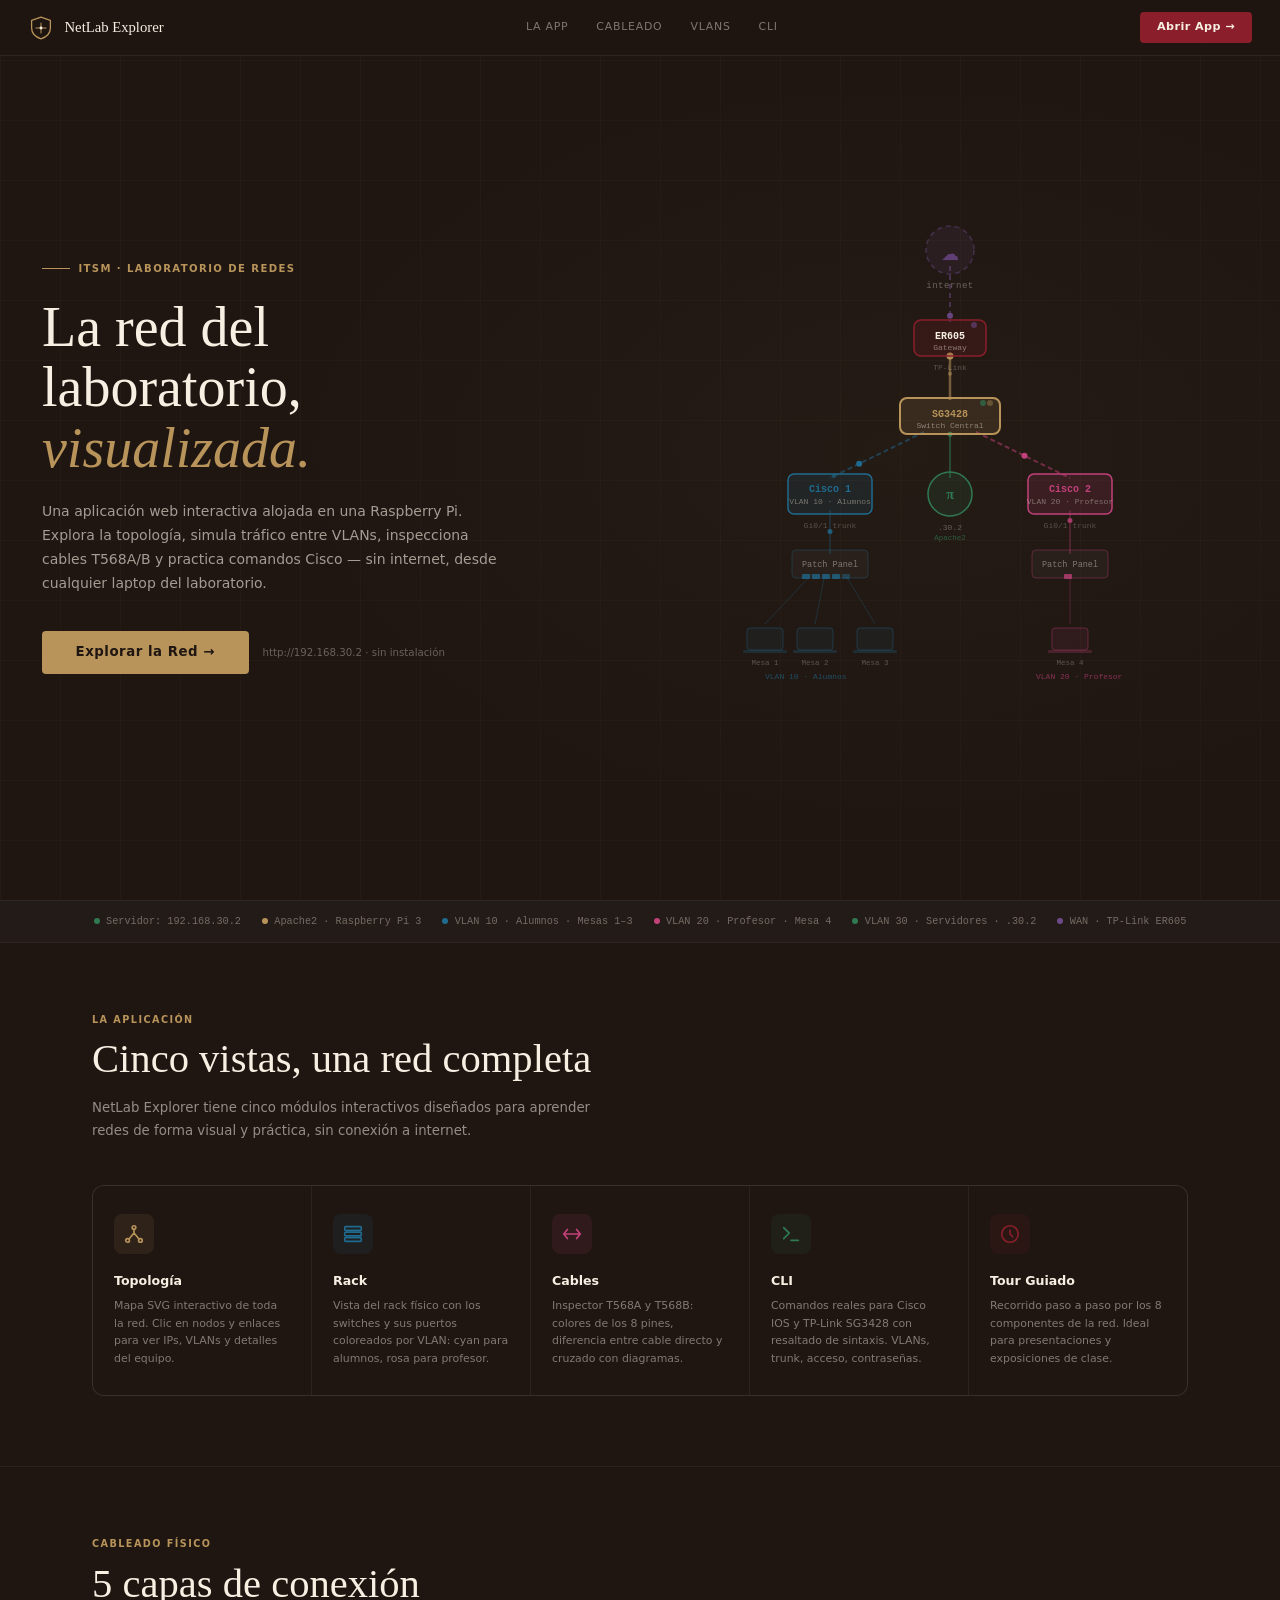
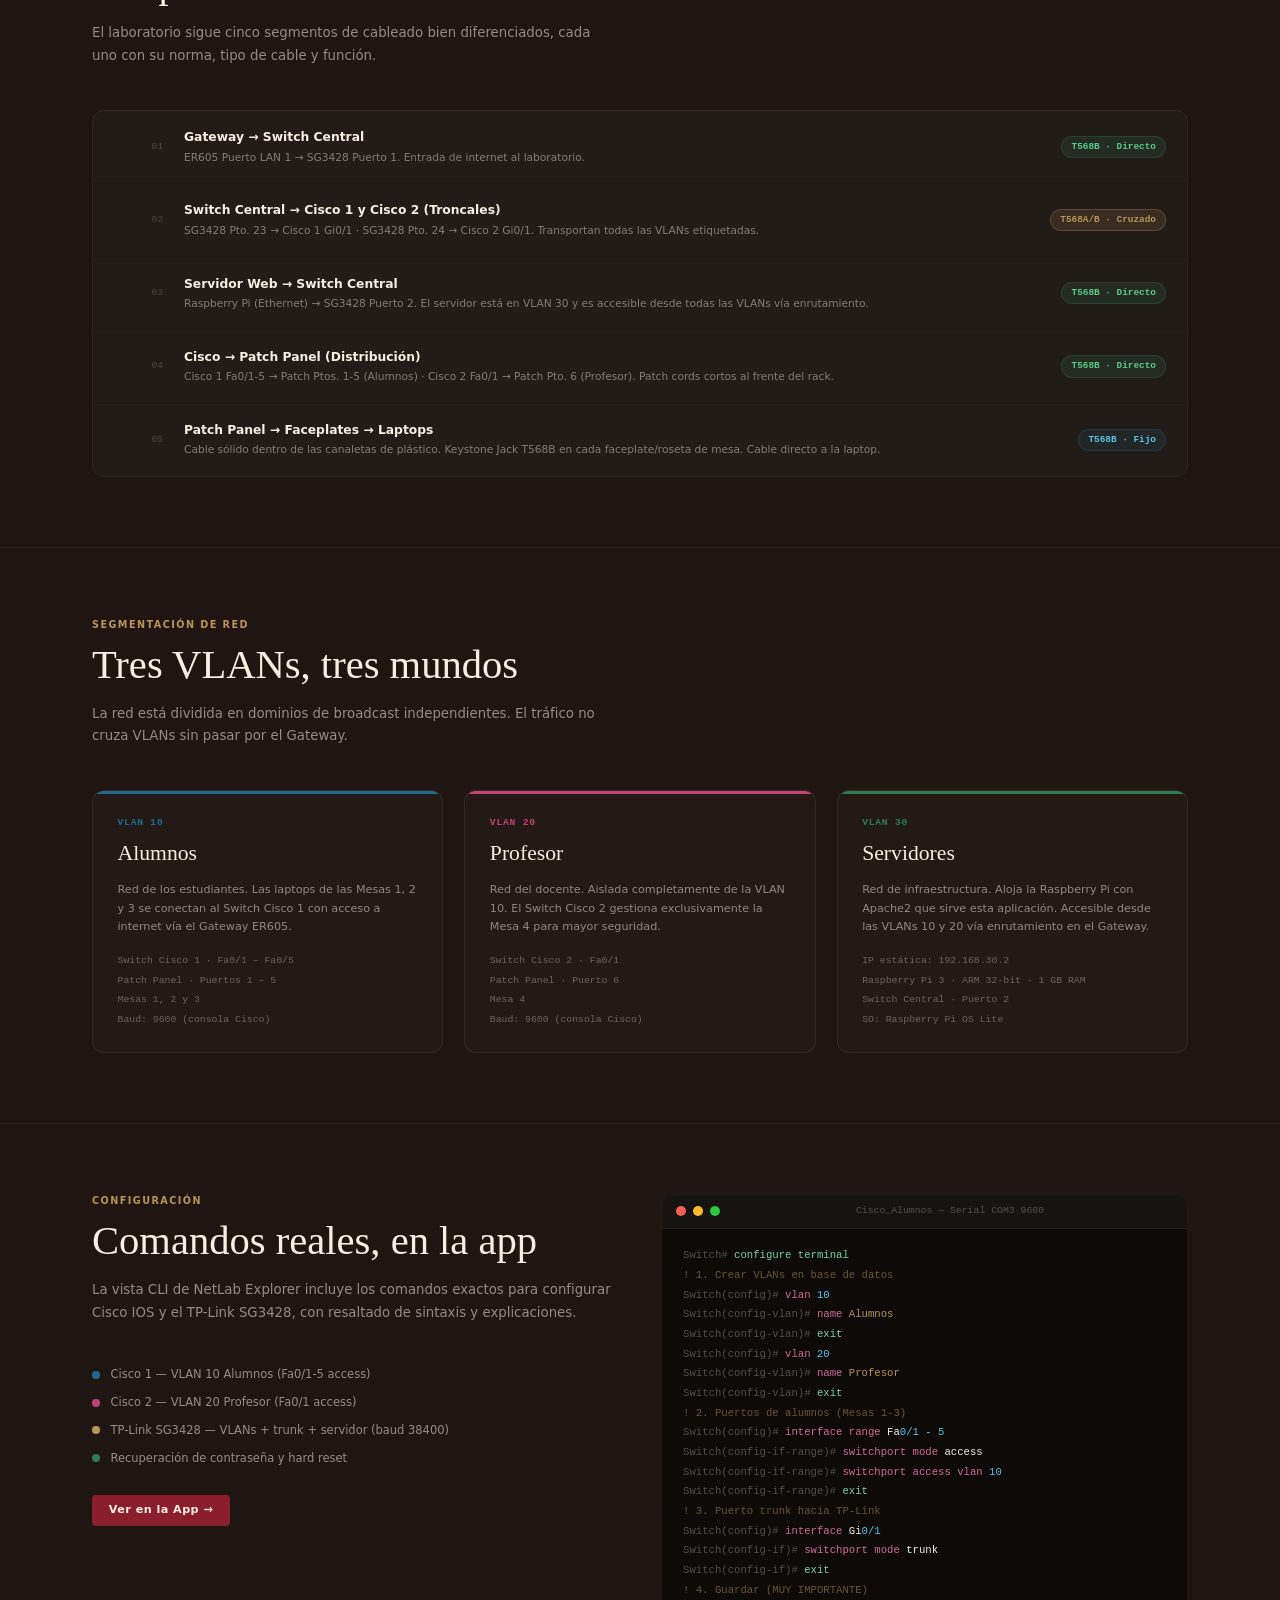
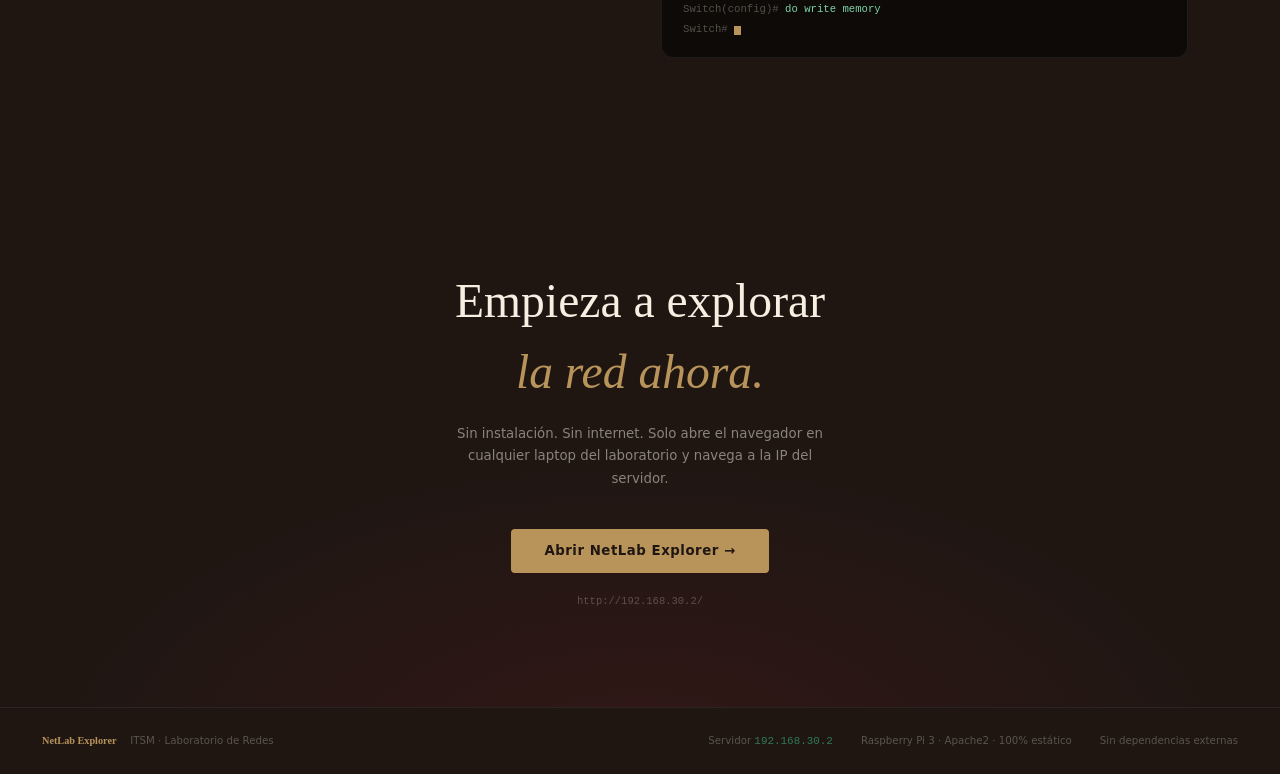
==== index.html @ 736b4df3 "first commit" ====
<!DOCTYPE html>
<html lang="es">
<head>
<meta charset="UTF-8">
<meta name="viewport" content="width=device-width, initial-scale=1.0">
<title>NetLab Explorer · Red del Laboratorio ITSM</title>
<link rel="preload" href="css/base.css" as="style">
<link rel="stylesheet" href="css/base.css">
<style>
body {
  background: #1f1612;
  color: #f6efe2;
}

/* NAV */
.ld-nav {
  position: fixed;
  top: 0; left: 0; right: 0;
  z-index: 100;
  display: flex;
  align-items: center;
  justify-content: space-between;
  padding: 0 2rem;
  height: 56px;
  border-bottom: 1px solid rgba(255,255,255,0.07);
  background: rgba(31,22,18,0.95);
}
.ld-nav__brand {
  display: flex;
  align-items: center;
  gap: 0.75rem;
  font-family: var(--font-display);
  font-size: 1.05rem;
  color: #f6efe2;
}
.ld-nav__links {
  display: flex;
  gap: 2rem;
  font-size: 0.78rem;
  letter-spacing: 0.07em;
  text-transform: uppercase;
  color: rgba(246,239,226,0.45);
}
.ld-nav__links a { transition: color var(--t-fast) var(--ease); }
.ld-nav__links a:hover { color: var(--gold); }
.ld-btn {
  display: inline-flex;
  align-items: center;
  gap: 0.4rem;
  padding: 0.5rem 1.2rem;
  border-radius: var(--r-sm);
  font-size: 0.8rem;
  font-weight: 600;
  letter-spacing: 0.04em;
  transition: background var(--t-fast) var(--ease), transform var(--t-fast) var(--ease);
  background: var(--wine);
  color: #f6efe2;
}
.ld-btn:hover { background: var(--wine-deep); transform: translateY(-1px); }
.ld-btn--gold { background: var(--gold); color: #1f1612; }
.ld-btn--gold:hover { background: var(--gold-deep); }
.ld-btn--lg { padding: 0.85rem 2.4rem; font-size: 0.95rem; }

/* HERO */
.hero {
  min-height: 100vh;
  display: grid;
  grid-template-columns: 1fr 1fr;
  align-items: center;
  padding: 6rem 3rem 4rem;
  gap: 3rem;
  position: relative;
  overflow: hidden;
}
.hero::before {
  content: '';
  position: absolute;
  inset: 0;
  background:
    linear-gradient(rgba(184,148,90,0.035) 1px, transparent 1px) 0 0 / 60px 60px,
    linear-gradient(90deg, rgba(184,148,90,0.035) 1px, transparent 1px) 0 0 / 60px 60px;
  pointer-events: none;
}
.hero::after {
  content: '';
  position: absolute;
  inset: 0;
  background: radial-gradient(ellipse 80% 70% at 70% 50%, rgba(184,148,90,0.04), transparent 60%);
  pointer-events: none;
}
.hero__content {
  position: relative;
  z-index: 1;
  animation: fadeUp 0.9s var(--ease) both;
}
.hero__kicker {
  display: inline-flex;
  align-items: center;
  gap: 0.6rem;
  font-size: 0.72rem;
  font-weight: 600;
  letter-spacing: 0.14em;
  text-transform: uppercase;
  color: var(--gold);
  margin-bottom: 1.5rem;
}
.hero__kicker::before {
  content: '';
  display: inline-block;
  width: 28px; height: 1px;
  background: var(--gold);
}
.hero__title {
  font-family: var(--font-display);
  font-size: clamp(2.6rem, 5vw, 4rem);
  line-height: 1.08;
  font-weight: normal;
  color: #f6efe2;
  margin: 0 0 1.5rem;
}
.hero__title em {
  font-style: italic;
  color: var(--gold);
}
.hero__sub {
  font-size: 1rem;
  line-height: 1.72;
  color: rgba(246,239,226,0.62);
  margin-bottom: 2.5rem;
  max-width: 460px;
}
.hero__actions {
  display: flex;
  gap: 1rem;
  align-items: center;
  flex-wrap: wrap;
}
.hero__note {
  font-size: 0.73rem;
  color: rgba(246,239,226,0.35);
}
.hero__visual {
  position: relative;
  z-index: 1;
  display: flex;
  justify-content: center;
  align-items: center;
  animation: fadeUp 0.9s 0.15s var(--ease) both;
}

/* STATUS STRIP */
.strip {
  display: flex;
  align-items: center;
  gap: 2.5rem;
  padding: 0.9rem 3rem;
  border-top: 1px solid rgba(255,255,255,0.05);
  border-bottom: 1px solid rgba(255,255,255,0.05);
  background: rgba(255,255,255,0.02);
  font-size: 0.73rem;
  color: rgba(246,239,226,0.38);
  font-family: var(--font-mono);
  flex-wrap: wrap;
  gap: 1.5rem;
  justify-content: center;
}
.strip__item { display: flex; align-items: center; gap: 0.45rem; white-space: nowrap; }
.strip__dot { width: 6px; height: 6px; border-radius: 50%; flex-shrink: 0; }

/* SECTIONS */
.section {
  padding: 5rem 3rem;
  max-width: 1180px;
  margin: 0 auto;
}
.section__label {
  font-size: 0.69rem;
  font-weight: 600;
  letter-spacing: 0.15em;
  text-transform: uppercase;
  color: var(--gold);
  margin-bottom: 0.6rem;
}
.section__title {
  font-family: var(--font-display);
  font-size: clamp(1.9rem, 3.5vw, 2.9rem);
  font-weight: normal;
  color: #f6efe2;
  margin: 0 0 1rem;
  line-height: 1.18;
}
.section__sub {
  font-size: 0.95rem;
  color: rgba(246,239,226,0.55);
  max-width: 520px;
  line-height: 1.72;
  margin-bottom: 3rem;
}

/* FEATURE GRID */
.features {
  display: grid;
  grid-template-columns: repeat(5, 1fr);
  gap: 1px;
  background: rgba(255,255,255,0.06);
  border: 1px solid rgba(255,255,255,0.06);
  border-radius: var(--r-lg);
  overflow: hidden;
}
.feat {
  background: #1f1612;
  padding: 2rem 1.5rem;
  transition: background var(--t-mid) var(--ease);
  animation: fadeUp 0.7s var(--ease) both;
}
.feat:hover { background: rgba(255,255,255,0.03); }
.feat__icon {
  width: 40px; height: 40px;
  border-radius: var(--r-md);
  display: flex;
  align-items: center;
  justify-content: center;
  margin-bottom: 1.25rem;
}
.feat__title { font-size: 0.9rem; font-weight: 600; color: #f6efe2; margin-bottom: 0.5rem; }
.feat__desc { font-size: 0.78rem; color: rgba(246,239,226,0.46); line-height: 1.6; }
.feat:nth-child(1) { animation-delay: 0.05s; }
.feat:nth-child(2) { animation-delay: 0.12s; }
.feat:nth-child(3) { animation-delay: 0.19s; }
.feat:nth-child(4) { animation-delay: 0.26s; }
.feat:nth-child(5) { animation-delay: 0.33s; }

/* LAYERS */
.layers {
  display: flex;
  flex-direction: column;
  gap: 1px;
  border: 1px solid rgba(255,255,255,0.07);
  border-radius: var(--r-lg);
  overflow: hidden;
}
.layer {
  display: grid;
  grid-template-columns: 3.5rem 1fr auto;
  align-items: center;
  gap: 1.5rem;
  padding: 1.25rem 1.5rem;
  background: rgba(255,255,255,0.018);
  transition: background var(--t-fast) var(--ease);
}
.layer:hover { background: rgba(255,255,255,0.045); }
.layer__num {
  font-family: var(--font-mono);
  font-size: 0.68rem;
  color: rgba(246,239,226,0.2);
  text-align: right;
}
.layer__title { font-size: 0.88rem; font-weight: 600; color: #f6efe2; margin-bottom: 0.2rem; }
.layer__desc { font-size: 0.76rem; color: rgba(246,239,226,0.46); }
.layer__badge {
  font-family: var(--font-mono);
  font-size: 0.67rem;
  padding: 0.22rem 0.65rem;
  border-radius: 999px;
  white-space: nowrap;
  font-weight: 600;
}
.badge--directo { background: rgba(47,122,82,0.18); color: #5acb8a; border: 1px solid rgba(47,122,82,0.28); }
.badge--cruzado { background: rgba(184,148,90,0.14); color: var(--gold); border: 1px solid rgba(184,148,90,0.28); }
.badge--fijo { background: rgba(31,107,143,0.14); color: #5ac4ea; border: 1px solid rgba(31,107,143,0.28); }

/* VLAN CARDS */
.vlans { display: grid; grid-template-columns: repeat(3, 1fr); gap: 1.5rem; }
.vlan-card {
  border-radius: var(--r-lg);
  border: 1px solid rgba(255,255,255,0.07);
  padding: 1.75rem;
  position: relative;
  overflow: hidden;
  transition: transform var(--t-mid) var(--ease), border-color var(--t-mid) var(--ease);
  background: rgba(255,255,255,0.018);
}
.vlan-card:hover { transform: translateY(-5px); border-color: rgba(255,255,255,0.13); }
.vlan-card::before {
  content: '';
  position: absolute;
  top: 0; left: 0; right: 0;
  height: 3px;
}
.vlan-card--10::before { background: var(--vlan-10); }
.vlan-card--20::before { background: var(--vlan-20); }
.vlan-card--30::before { background: var(--vlan-30); }
.vlan-card__num {
  font-family: var(--font-mono);
  font-size: 0.69rem;
  font-weight: 700;
  letter-spacing: 0.08em;
  margin-bottom: 0.5rem;
}
.vlan-card--10 .vlan-card__num { color: var(--vlan-10); }
.vlan-card--20 .vlan-card__num { color: var(--vlan-20); }
.vlan-card--30 .vlan-card__num { color: var(--vlan-30); }
.vlan-card__title {
  font-family: var(--font-display);
  font-size: 1.55rem;
  color: #f6efe2;
  margin: 0 0 0.75rem;
  font-weight: normal;
}
.vlan-card__desc {
  font-size: 0.8rem;
  color: rgba(246,239,226,0.52);
  line-height: 1.65;
  margin-bottom: 1.25rem;
}
.vlan-card__meta {
  display: flex;
  flex-direction: column;
  gap: 0.35rem;
  font-family: var(--font-mono);
  font-size: 0.7rem;
  color: rgba(246,239,226,0.35);
}

/* TERMINAL */
.terminal {
  background: #0d0a08;
  border-radius: var(--r-lg);
  overflow: hidden;
  border: 1px solid rgba(255,255,255,0.07);
  font-family: var(--font-mono);
  font-size: 0.78rem;
  max-width: 720px;
}
.terminal__bar {
  display: flex;
  align-items: center;
  gap: 0.5rem;
  padding: 0.65rem 1rem;
  background: rgba(255,255,255,0.04);
  border-bottom: 1px solid rgba(255,255,255,0.05);
}
.terminal__dot { width: 10px; height: 10px; border-radius: 50%; }
.terminal__dot:nth-child(1) { background: #ff5f57; }
.terminal__dot:nth-child(2) { background: #febc2e; }
.terminal__dot:nth-child(3) { background: #28c840; }
.terminal__title {
  font-size: 0.7rem;
  color: rgba(246,239,226,0.28);
  margin: 0 auto;
}
.terminal__body { padding: 1.25rem 1.5rem; line-height: 1.85; }
.t-comment { color: rgba(184,148,90,0.55); }
.t-cmd { color: #7dd3a8; }
.t-kw { color: #d06b9a; }
.t-str { color: var(--gold); }
.t-num { color: #5ac4ea; }
.t-prompt { color: rgba(246,239,226,0.3); }
.t-cursor {
  display: inline-block;
  width: 7px; height: 0.85em;
  background: var(--gold);
  animation: blink 1.1s step-end infinite;
  vertical-align: text-bottom;
}

/* CTA SECTION */
.cta-section {
  text-align: center;
  padding: 7rem 2rem;
  position: relative;
  overflow: hidden;
}
.cta-section::before {
  content: '';
  position: absolute;
  inset: 0;
  background: radial-gradient(ellipse 70% 80% at 50% 110%, rgba(138,31,43,0.18), transparent 65%);
  pointer-events: none;
}
.cta-section__title {
  font-family: var(--font-display);
  font-size: clamp(2.2rem, 4.5vw, 3.4rem);
  color: #f6efe2;
  margin-bottom: 1rem;
  font-weight: normal;
  position: relative;
}
.cta-section__sub {
  color: rgba(246,239,226,0.5);
  font-size: 0.95rem;
  margin-bottom: 2.75rem;
  max-width: 380px;
  margin-left: auto;
  margin-right: auto;
  line-height: 1.7;
  position: relative;
}

/* FOOTER */
footer {
  border-top: 1px solid rgba(255,255,255,0.06);
  padding: 1.75rem 3rem;
  display: flex;
  justify-content: space-between;
  align-items: center;
  font-size: 0.73rem;
  color: rgba(246,239,226,0.28);
  flex-wrap: wrap;
  gap: 1rem;
}

/* DIVIDER */
.divider { border: none; height: 1px; background: rgba(255,255,255,0.05); margin: 0; }

/* ANIMATIONS */
@keyframes fadeUp {
  from { opacity: 0; transform: translateY(28px); }
  to   { opacity: 1; transform: translateY(0); }
}
@keyframes blink {
  0%, 100% { opacity: 1; }
  50%       { opacity: 0; }
}

/* RESPONSIVE */
@media (max-width: 900px) {
  .hero { grid-template-columns: 1fr; padding: 5rem 1.5rem 3rem; }
  .hero__visual { order: -1; }
  .hero__actions { justify-content: center; }
  .hero__content { text-align: center; }
  .hero__sub { margin-left: auto; margin-right: auto; }
  .features { grid-template-columns: 1fr 1fr; }
  .vlans { grid-template-columns: 1fr; }
  .ld-nav__links { display: none; }
  .layer { grid-template-columns: 2.5rem 1fr; }
  .layer__badge { display: none; }
  .section { padding: 4rem 1.5rem; }
}
@media (max-width: 600px) {
  .features { grid-template-columns: 1fr; }
}
</style>
</head>
<body>

<!-- NAV -->
<nav class="ld-nav" aria-label="Navegación">
  <div class="ld-nav__brand">
    <svg viewBox="0 0 36 36" width="26" height="26" aria-hidden="true">
      <path d="M18 3 L31 7.5 V18 C31 25 25.5 30.5 18 33 C10.5 30.5 5 25 5 18 V7.5 Z"
            fill="none" stroke="var(--gold)" stroke-width="1.8" stroke-linejoin="round"/>
      <path d="M18 11 V25 M11 18 H25" stroke="var(--gold)" stroke-width="1.4" stroke-linecap="round"/>
      <circle cx="18" cy="18" r="2" fill="#f6efe2"/>
    </svg>
    NetLab Explorer
  </div>
  <div class="ld-nav__links">
    <a href="#app">La App</a>
    <a href="#cables">Cableado</a>
    <a href="#vlans">VLANs</a>
    <a href="#cli">CLI</a>
  </div>
  <a href="app.html" class="ld-btn">Abrir App →</a>
</nav>

<!-- HERO -->
<section class="hero" aria-labelledby="hero-title">

  <!-- Content -->
  <div class="hero__content">
    <div class="hero__kicker">ITSM · Laboratorio de Redes</div>
    <h1 class="hero__title" id="hero-title">
      La red del<br>laboratorio,<br><em>visualizada.</em>
    </h1>
    <p class="hero__sub">
      Una aplicación web interactiva alojada en una Raspberry Pi. Explora la topología,
      simula tráfico entre VLANs, inspecciona cables T568A/B y practica comandos
      Cisco — sin internet, desde cualquier laptop del laboratorio.
    </p>
    <div class="hero__actions">
      <a href="app.html" class="ld-btn ld-btn--gold ld-btn--lg">Explorar la Red →</a>
      <span class="hero__note">http://192.168.30.2 · sin instalación</span>
    </div>
  </div>

  <!-- Animated network SVG -->
  <div class="hero__visual" aria-hidden="true">
    <svg viewBox="0 0 480 500" width="480" height="500" style="max-width:100%">

      <!-- LINKS -->
      <!-- Internet → Gateway -->
      <path d="M 240,52 L 240,108" stroke="rgba(110,74,138,0.5)" stroke-width="2" fill="none" stroke-dasharray="5,4"/>
      <!-- Gateway → Switch -->
      <path d="M 240,140 L 240,186" stroke="rgba(184,148,90,0.55)" stroke-width="2.5" fill="none"/>
      <!-- Switch → Cisco 1 -->
      <path d="M 214,218 L 120,264" stroke="rgba(31,107,143,0.5)" stroke-width="2" fill="none" stroke-dasharray="5,3"/>
      <!-- Switch → Cisco 2 -->
      <path d="M 266,218 L 360,264" stroke="rgba(194,65,122,0.5)" stroke-width="2" fill="none" stroke-dasharray="5,3"/>
      <!-- Switch → Pi -->
      <path d="M 240,218 L 240,264" stroke="rgba(47,122,82,0.5)" stroke-width="2" fill="none"/>
      <!-- Cisco 1 → Patch Panel 1 -->
      <path d="M 120,296 L 120,340" stroke="rgba(31,107,143,0.35)" stroke-width="1.5" fill="none"/>
      <!-- Cisco 2 → Patch Panel 2 -->
      <path d="M 360,296 L 360,340" stroke="rgba(194,65,122,0.35)" stroke-width="1.5" fill="none"/>
      <!-- Patch 1 → Laptops -->
      <path d="M 102,360 L 55,410" stroke="rgba(31,107,143,0.3)" stroke-width="1" fill="none"/>
      <path d="M 115,360 L 105,410" stroke="rgba(31,107,143,0.3)" stroke-width="1" fill="none"/>
      <path d="M 135,360 L 165,410" stroke="rgba(31,107,143,0.3)" stroke-width="1" fill="none"/>
      <!-- Patch 2 → Laptop -->
      <path d="M 360,360 L 360,410" stroke="rgba(194,65,122,0.3)" stroke-width="1" fill="none"/>

      <!-- ANIMATED PACKETS -->
      <circle r="3" fill="#6e4a8a" opacity="0.9">
        <animateMotion path="M 240,52 L 240,108" dur="2.8s" repeatCount="indefinite" begin="0s"/>
      </circle>
      <circle r="3.5" fill="#b8945a" opacity="0.95">
        <animateMotion path="M 240,140 L 240,186" dur="1.9s" repeatCount="indefinite" begin="0.5s"/>
      </circle>
      <circle r="3" fill="#1f6b8f" opacity="1">
        <animateMotion path="M 214,218 L 120,264" dur="2.3s" repeatCount="indefinite" begin="0.9s"/>
      </circle>
      <circle r="3" fill="#c2417a" opacity="1">
        <animateMotion path="M 266,218 L 360,264" dur="2.3s" repeatCount="indefinite" begin="1.3s"/>
      </circle>
      <circle r="2.5" fill="#2f7a52" opacity="0.9">
        <animateMotion path="M 240,218 L 240,264" dur="1.7s" repeatCount="indefinite" begin="0.7s"/>
      </circle>
      <circle r="2.5" fill="#1f6b8f" opacity="0.8">
        <animateMotion path="M 120,296 L 120,340" dur="1.6s" repeatCount="indefinite" begin="1.7s"/>
      </circle>
      <circle r="2.5" fill="#c2417a" opacity="0.8">
        <animateMotion path="M 360,296 L 360,340" dur="1.6s" repeatCount="indefinite" begin="2.1s"/>
      </circle>
      <!-- Return packets (upward) -->
      <circle r="2" fill="#b8945a" opacity="0.5">
        <animateMotion path="M 240,186 L 240,140" dur="1.9s" repeatCount="indefinite" begin="1.4s"/>
      </circle>
      <circle r="2" fill="#1f6b8f" opacity="0.5">
        <animateMotion path="M 120,264 L 214,218" dur="2.3s" repeatCount="indefinite" begin="2.4s"/>
      </circle>

      <!-- NODE: Internet -->
      <g transform="translate(240,36)">
        <circle r="24" fill="rgba(110,74,138,0.12)" stroke="rgba(110,74,138,0.45)" stroke-width="1.5" stroke-dasharray="5,4"/>
        <text y="5" text-anchor="middle" dominant-baseline="middle" font-size="18" fill="rgba(110,74,138,0.8)">☁</text>
        <text y="38" text-anchor="middle" font-size="9" fill="rgba(246,239,226,0.35)" font-family="monospace" letter-spacing="0.06em">internet</text>
      </g>

      <!-- NODE: Gateway ER605 -->
      <g transform="translate(240,124)">
        <rect x="-36" y="-18" width="72" height="36" rx="7" fill="rgba(138,31,43,0.18)" stroke="#8a1f2b" stroke-width="1.5"/>
        <text y="-2" text-anchor="middle" dominant-baseline="middle" font-size="10" fill="#f6efe2" font-weight="bold" font-family="monospace">ER605</text>
        <text y="10" text-anchor="middle" dominant-baseline="middle" font-size="8" fill="rgba(246,239,226,0.45)" font-family="monospace">Gateway</text>
        <circle cx="24" cy="-13" r="3" fill="#6e4a8a" opacity="0.7">
          <animate attributeName="opacity" values="0.7;0.2;0.7" dur="2.2s" repeatCount="indefinite"/>
        </circle>
        <text y="32" text-anchor="middle" font-size="8" fill="rgba(246,239,226,0.28)" font-family="monospace">TP-Link</text>
      </g>

      <!-- NODE: Switch Central SG3428 -->
      <g transform="translate(240,202)">
        <rect x="-50" y="-18" width="100" height="36" rx="7" fill="rgba(184,148,90,0.14)" stroke="#b8945a" stroke-width="2"/>
        <text y="-2" text-anchor="middle" dominant-baseline="middle" font-size="10" fill="#b8945a" font-weight="bold" font-family="monospace">SG3428</text>
        <text y="10" text-anchor="middle" dominant-baseline="middle" font-size="8" fill="rgba(246,239,226,0.45)" font-family="monospace">Switch Central</text>
        <circle cx="40" cy="-13" r="3" fill="#b8945a">
          <animate attributeName="opacity" values="1;0.3;1" dur="1.6s" repeatCount="indefinite"/>
        </circle>
        <circle cx="33" cy="-13" r="3" fill="#2f7a52">
          <animate attributeName="opacity" values="0.7;0.2;0.7" dur="2s" repeatCount="indefinite" begin="0.4s"/>
        </circle>
      </g>

      <!-- NODE: Cisco 1 -->
      <g transform="translate(120,280)">
        <rect x="-42" y="-20" width="84" height="40" rx="6" fill="rgba(31,107,143,0.14)" stroke="#1f6b8f" stroke-width="1.5"/>
        <text y="-5" text-anchor="middle" dominant-baseline="middle" font-size="10" fill="#1f6b8f" font-weight="bold" font-family="monospace">Cisco 1</text>
        <text y="8" text-anchor="middle" dominant-baseline="middle" font-size="8" fill="rgba(246,239,226,0.4)" font-family="monospace">VLAN 10 · Alumnos</text>
        <text y="34" text-anchor="middle" font-size="8" fill="rgba(246,239,226,0.25)" font-family="monospace">Gi0/1 trunk</text>
      </g>

      <!-- NODE: Cisco 2 -->
      <g transform="translate(360,280)">
        <rect x="-42" y="-20" width="84" height="40" rx="6" fill="rgba(194,65,122,0.14)" stroke="#c2417a" stroke-width="1.5"/>
        <text y="-5" text-anchor="middle" dominant-baseline="middle" font-size="10" fill="#c2417a" font-weight="bold" font-family="monospace">Cisco 2</text>
        <text y="8" text-anchor="middle" dominant-baseline="middle" font-size="8" fill="rgba(246,239,226,0.4)" font-family="monospace">VLAN 20 · Profesor</text>
        <text y="34" text-anchor="middle" font-size="8" fill="rgba(246,239,226,0.25)" font-family="monospace">Gi0/1 trunk</text>
      </g>

      <!-- NODE: Raspberry Pi -->
      <g transform="translate(240,280)">
        <circle r="22" fill="rgba(47,122,82,0.14)" stroke="#2f7a52" stroke-width="1.5"/>
        <text y="2" text-anchor="middle" dominant-baseline="middle" font-size="14" fill="#2f7a52" font-weight="bold" font-family="serif">π</text>
        <text y="36" text-anchor="middle" font-size="8" fill="rgba(246,239,226,0.32)" font-family="monospace">.30.2</text>
        <text y="46" text-anchor="middle" font-size="7.5" fill="rgba(47,122,82,0.7)" font-family="monospace">Apache2</text>
      </g>

      <!-- NODE: Patch Panel 1 -->
      <g transform="translate(120,350)">
        <rect x="-38" y="-14" width="76" height="28" rx="4" fill="rgba(255,255,255,0.03)" stroke="rgba(31,107,143,0.35)" stroke-width="1"/>
        <text y="1" text-anchor="middle" dominant-baseline="middle" font-size="8.5" fill="rgba(246,239,226,0.42)" font-family="monospace">Patch Panel</text>
        <g transform="translate(-28,10)">
          <rect x="0"  y="0" width="8" height="5" rx="1" fill="#1f6b8f" opacity="0.75"/>
          <rect x="10" y="0" width="8" height="5" rx="1" fill="#1f6b8f" opacity="0.75"/>
          <rect x="20" y="0" width="8" height="5" rx="1" fill="#1f6b8f" opacity="0.75"/>
          <rect x="30" y="0" width="8" height="5" rx="1" fill="#1f6b8f" opacity="0.75"/>
          <rect x="40" y="0" width="8" height="5" rx="1" fill="#1f6b8f" opacity="0.45"/>
        </g>
      </g>

      <!-- NODE: Patch Panel 2 -->
      <g transform="translate(360,350)">
        <rect x="-38" y="-14" width="76" height="28" rx="4" fill="rgba(255,255,255,0.03)" stroke="rgba(194,65,122,0.35)" stroke-width="1"/>
        <text y="1" text-anchor="middle" dominant-baseline="middle" font-size="8.5" fill="rgba(246,239,226,0.42)" font-family="monospace">Patch Panel</text>
        <g transform="translate(-6,10)">
          <rect x="0" y="0" width="8" height="5" rx="1" fill="#c2417a" opacity="0.75"/>
        </g>
      </g>

      <!-- LAPTOPS (VLAN 10) -->
      <g transform="translate(55,425)">
        <rect x="-18" y="-11" width="36" height="22" rx="3" fill="rgba(31,107,143,0.09)" stroke="rgba(31,107,143,0.38)" stroke-width="1"/>
        <rect x="-22" y="11" width="44" height="3" rx="1" fill="rgba(31,107,143,0.25)"/>
        <text y="26" text-anchor="middle" font-size="7.5" fill="rgba(246,239,226,0.28)" font-family="monospace">Mesa 1</text>
      </g>
      <g transform="translate(105,425)">
        <rect x="-18" y="-11" width="36" height="22" rx="3" fill="rgba(31,107,143,0.09)" stroke="rgba(31,107,143,0.38)" stroke-width="1"/>
        <rect x="-22" y="11" width="44" height="3" rx="1" fill="rgba(31,107,143,0.25)"/>
        <text y="26" text-anchor="middle" font-size="7.5" fill="rgba(246,239,226,0.28)" font-family="monospace">Mesa 2</text>
      </g>
      <g transform="translate(165,425)">
        <rect x="-18" y="-11" width="36" height="22" rx="3" fill="rgba(31,107,143,0.09)" stroke="rgba(31,107,143,0.38)" stroke-width="1"/>
        <rect x="-22" y="11" width="44" height="3" rx="1" fill="rgba(31,107,143,0.25)"/>
        <text y="26" text-anchor="middle" font-size="7.5" fill="rgba(246,239,226,0.28)" font-family="monospace">Mesa 3</text>
      </g>

      <!-- LAPTOP (VLAN 20) -->
      <g transform="translate(360,425)">
        <rect x="-18" y="-11" width="36" height="22" rx="3" fill="rgba(194,65,122,0.09)" stroke="rgba(194,65,122,0.38)" stroke-width="1"/>
        <rect x="-22" y="11" width="44" height="3" rx="1" fill="rgba(194,65,122,0.25)"/>
        <text y="26" text-anchor="middle" font-size="7.5" fill="rgba(246,239,226,0.28)" font-family="monospace">Mesa 4</text>
      </g>

      <!-- VLAN labels bottom -->
      <text x="55" y="465" font-size="8" fill="rgba(31,107,143,0.65)" font-family="monospace">VLAN 10 · Alumnos</text>
      <text x="326" y="465" font-size="8" fill="rgba(194,65,122,0.65)" font-family="monospace">VLAN 20 · Profesor</text>
    </svg>
  </div>
</section>

<!-- STRIP -->
<div class="strip">
  <div class="strip__item">
    <span class="strip__dot" style="background:#2f7a52;animation:blink 2s step-end infinite"></span>
    Servidor: 192.168.30.2
  </div>
  <div class="strip__item">
    <span class="strip__dot" style="background:#b8945a"></span>
    Apache2 · Raspberry Pi 3
  </div>
  <div class="strip__item">
    <span class="strip__dot" style="background:#1f6b8f"></span>
    VLAN 10 · Alumnos · Mesas 1–3
  </div>
  <div class="strip__item">
    <span class="strip__dot" style="background:#c2417a"></span>
    VLAN 20 · Profesor · Mesa 4
  </div>
  <div class="strip__item">
    <span class="strip__dot" style="background:#2f7a52"></span>
    VLAN 30 · Servidores · .30.2
  </div>
  <div class="strip__item">
    <span class="strip__dot" style="background:#6e4a8a"></span>
    WAN · TP-Link ER605
  </div>
</div>

<!-- FEATURES -->
<section class="section" id="app" aria-labelledby="features-title">
  <div class="section__label">La aplicación</div>
  <h2 class="section__title" id="features-title">Cinco vistas, una red completa</h2>
  <p class="section__sub">NetLab Explorer tiene cinco módulos interactivos diseñados para aprender redes de forma visual y práctica, sin conexión a internet.</p>

  <div class="features">
    <article class="feat">
      <div class="feat__icon" style="background:rgba(184,148,90,0.1)">
        <svg width="22" height="22" viewBox="0 0 24 24" fill="none" stroke="#b8945a" stroke-width="1.8" stroke-linecap="round" stroke-linejoin="round">
          <circle cx="12" cy="5" r="2"/><circle cx="5" cy="19" r="2"/><circle cx="19" cy="19" r="2"/>
          <path d="M12 7v4M12 11l-5 6M12 11l5 6"/>
        </svg>
      </div>
      <div class="feat__title">Topología</div>
      <div class="feat__desc">Mapa SVG interactivo de toda la red. Clic en nodos y enlaces para ver IPs, VLANs y detalles del equipo.</div>
    </article>
    <article class="feat">
      <div class="feat__icon" style="background:rgba(31,107,143,0.1)">
        <svg width="22" height="22" viewBox="0 0 24 24" fill="none" stroke="#1f6b8f" stroke-width="1.8" stroke-linecap="round">
          <rect x="3" y="4" width="18" height="4" rx="1"/><rect x="3" y="10" width="18" height="4" rx="1"/>
          <rect x="3" y="16" width="18" height="4" rx="1"/>
        </svg>
      </div>
      <div class="feat__title">Rack</div>
      <div class="feat__desc">Vista del rack físico con los switches y sus puertos coloreados por VLAN: cyan para alumnos, rosa para profesor.</div>
    </article>
    <article class="feat">
      <div class="feat__icon" style="background:rgba(194,65,122,0.1)">
        <svg width="22" height="22" viewBox="0 0 24 24" fill="none" stroke="#c2417a" stroke-width="1.8" stroke-linecap="round">
          <path d="M3 12h18M7 7l-4 5 4 5M17 7l4 5-4 5"/>
        </svg>
      </div>
      <div class="feat__title">Cables</div>
      <div class="feat__desc">Inspector T568A y T568B: colores de los 8 pines, diferencia entre cable directo y cruzado con diagramas.</div>
    </article>
    <article class="feat">
      <div class="feat__icon" style="background:rgba(47,122,82,0.1)">
        <svg width="22" height="22" viewBox="0 0 24 24" fill="none" stroke="#2f7a52" stroke-width="1.8" stroke-linecap="round">
          <polyline points="4 17 10 11 4 5"/><line x1="12" y1="19" x2="20" y2="19"/>
        </svg>
      </div>
      <div class="feat__title">CLI</div>
      <div class="feat__desc">Comandos reales para Cisco IOS y TP-Link SG3428 con resaltado de sintaxis. VLANs, trunk, acceso, contraseñas.</div>
    </article>
    <article class="feat">
      <div class="feat__icon" style="background:rgba(138,31,43,0.1)">
        <svg width="22" height="22" viewBox="0 0 24 24" fill="none" stroke="#8a1f2b" stroke-width="1.8" stroke-linecap="round">
          <circle cx="12" cy="12" r="9"/>
          <path d="M12 8v4l3 3"/>
        </svg>
      </div>
      <div class="feat__title">Tour Guiado</div>
      <div class="feat__desc">Recorrido paso a paso por los 8 componentes de la red. Ideal para presentaciones y exposiciones de clase.</div>
    </article>
  </div>
</section>

<hr class="divider">

<!-- CABLEADO -->
<section class="section" id="cables" aria-labelledby="cables-title">
  <div class="section__label">Cableado físico</div>
  <h2 class="section__title" id="cables-title">5 capas de conexión</h2>
  <p class="section__sub">El laboratorio sigue cinco segmentos de cableado bien diferenciados, cada uno con su norma, tipo de cable y función.</p>

  <div class="layers">
    <div class="layer">
      <div class="layer__num">01</div>
      <div class="layer__content">
        <div class="layer__title">Gateway → Switch Central</div>
        <div class="layer__desc">ER605 Puerto LAN 1 → SG3428 Puerto 1. Entrada de internet al laboratorio.</div>
      </div>
      <span class="layer__badge badge--directo">T568B · Directo</span>
    </div>
    <div class="layer">
      <div class="layer__num">02</div>
      <div class="layer__content">
        <div class="layer__title">Switch Central → Cisco 1 y Cisco 2 (Troncales)</div>
        <div class="layer__desc">SG3428 Pto. 23 → Cisco 1 Gi0/1 · SG3428 Pto. 24 → Cisco 2 Gi0/1. Transportan todas las VLANs etiquetadas.</div>
      </div>
      <span class="layer__badge badge--cruzado">T568A/B · Cruzado</span>
    </div>
    <div class="layer">
      <div class="layer__num">03</div>
      <div class="layer__content">
        <div class="layer__title">Servidor Web → Switch Central</div>
        <div class="layer__desc">Raspberry Pi (Ethernet) → SG3428 Puerto 2. El servidor está en VLAN 30 y es accesible desde todas las VLANs vía enrutamiento.</div>
      </div>
      <span class="layer__badge badge--directo">T568B · Directo</span>
    </div>
    <div class="layer">
      <div class="layer__num">04</div>
      <div class="layer__content">
        <div class="layer__title">Cisco → Patch Panel (Distribución)</div>
        <div class="layer__desc">Cisco 1 Fa0/1-5 → Patch Ptos. 1-5 (Alumnos) · Cisco 2 Fa0/1 → Patch Pto. 6 (Profesor). Patch cords cortos al frente del rack.</div>
      </div>
      <span class="layer__badge badge--directo">T568B · Directo</span>
    </div>
    <div class="layer">
      <div class="layer__num">05</div>
      <div class="layer__content">
        <div class="layer__title">Patch Panel → Faceplates → Laptops</div>
        <div class="layer__desc">Cable sólido dentro de las canaletas de plástico. Keystone Jack T568B en cada faceplate/roseta de mesa. Cable directo a la laptop.</div>
      </div>
      <span class="layer__badge badge--fijo">T568B · Fijo</span>
    </div>
  </div>
</section>

<hr class="divider">

<!-- VLANS -->
<section class="section" id="vlans" aria-labelledby="vlans-title">
  <div class="section__label">Segmentación de red</div>
  <h2 class="section__title" id="vlans-title">Tres VLANs, tres mundos</h2>
  <p class="section__sub">La red está dividida en dominios de broadcast independientes. El tráfico no cruza VLANs sin pasar por el Gateway.</p>

  <div class="vlans">
    <div class="vlan-card vlan-card--10">
      <div class="vlan-card__num">VLAN 10</div>
      <h3 class="vlan-card__title">Alumnos</h3>
      <p class="vlan-card__desc">Red de los estudiantes. Las laptops de las Mesas 1, 2 y 3 se conectan al Switch Cisco 1 con acceso a internet vía el Gateway ER605.</p>
      <div class="vlan-card__meta">
        <span>Switch Cisco 1 · Fa0/1 – Fa0/5</span>
        <span>Patch Panel · Puertos 1 – 5</span>
        <span>Mesas 1, 2 y 3</span>
        <span>Baud: 9600 (consola Cisco)</span>
      </div>
    </div>
    <div class="vlan-card vlan-card--20">
      <div class="vlan-card__num">VLAN 20</div>
      <h3 class="vlan-card__title">Profesor</h3>
      <p class="vlan-card__desc">Red del docente. Aislada completamente de la VLAN 10. El Switch Cisco 2 gestiona exclusivamente la Mesa 4 para mayor seguridad.</p>
      <div class="vlan-card__meta">
        <span>Switch Cisco 2 · Fa0/1</span>
        <span>Patch Panel · Puerto 6</span>
        <span>Mesa 4</span>
        <span>Baud: 9600 (consola Cisco)</span>
      </div>
    </div>
    <div class="vlan-card vlan-card--30">
      <div class="vlan-card__num">VLAN 30</div>
      <h3 class="vlan-card__title">Servidores</h3>
      <p class="vlan-card__desc">Red de infraestructura. Aloja la Raspberry Pi con Apache2 que sirve esta aplicación. Accesible desde las VLANs 10 y 20 vía enrutamiento en el Gateway.</p>
      <div class="vlan-card__meta">
        <span>IP estática: 192.168.30.2</span>
        <span>Raspberry Pi 3 · ARM 32-bit · 1 GB RAM</span>
        <span>Switch Central · Puerto 2</span>
        <span>SO: Raspberry Pi OS Lite</span>
      </div>
    </div>
  </div>
</section>

<hr class="divider">

<!-- CLI PREVIEW -->
<section class="section" id="cli" aria-labelledby="cli-title">
  <div style="display:grid;grid-template-columns:1fr 1fr;gap:3rem;align-items:start">
    <div>
      <div class="section__label">Configuración</div>
      <h2 class="section__title" id="cli-title">Comandos reales, en la app</h2>
      <p class="section__sub">La vista CLI de NetLab Explorer incluye los comandos exactos para configurar Cisco IOS y el TP-Link SG3428, con resaltado de sintaxis y explicaciones.</p>
      <div style="display:flex;flex-direction:column;gap:0.75rem;margin-top:1.5rem">
        <div style="display:flex;gap:0.75rem;align-items:center;font-size:0.82rem;color:rgba(246,239,226,0.55)">
          <span style="width:8px;height:8px;border-radius:50%;background:#1f6b8f;flex-shrink:0"></span>
          Cisco 1 — VLAN 10 Alumnos (Fa0/1-5 access)
        </div>
        <div style="display:flex;gap:0.75rem;align-items:center;font-size:0.82rem;color:rgba(246,239,226,0.55)">
          <span style="width:8px;height:8px;border-radius:50%;background:#c2417a;flex-shrink:0"></span>
          Cisco 2 — VLAN 20 Profesor (Fa0/1 access)
        </div>
        <div style="display:flex;gap:0.75rem;align-items:center;font-size:0.82rem;color:rgba(246,239,226,0.55)">
          <span style="width:8px;height:8px;border-radius:50%;background:#b8945a;flex-shrink:0"></span>
          TP-Link SG3428 — VLANs + trunk + servidor (baud 38400)
        </div>
        <div style="display:flex;gap:0.75rem;align-items:center;font-size:0.82rem;color:rgba(246,239,226,0.55)">
          <span style="width:8px;height:8px;border-radius:50%;background:#2f7a52;flex-shrink:0"></span>
          Recuperación de contraseña y hard reset
        </div>
      </div>
      <div style="margin-top:2rem">
        <a href="app.html" class="ld-btn" style="width:max-content">Ver en la App →</a>
      </div>
    </div>
    <div>
      <div class="terminal" role="img" aria-label="Terminal Cisco IOS">
        <div class="terminal__bar" aria-hidden="true">
          <span class="terminal__dot"></span>
          <span class="terminal__dot"></span>
          <span class="terminal__dot"></span>
          <span class="terminal__title">Cisco_Alumnos — Serial COM3 9600</span>
        </div>
        <div class="terminal__body">
<pre style="margin:0;white-space:pre-wrap;font-size:0.76rem"><span class="t-prompt">Switch# </span><span class="t-cmd">configure terminal</span>
<span class="t-comment">! 1. Crear VLANs en base de datos</span>
<span class="t-prompt">Switch(config)# </span><span class="t-kw">vlan</span> <span class="t-num">10</span>
<span class="t-prompt">Switch(config-vlan)# </span><span class="t-kw">name</span> <span class="t-str">Alumnos</span>
<span class="t-prompt">Switch(config-vlan)# </span><span class="t-cmd">exit</span>
<span class="t-prompt">Switch(config)# </span><span class="t-kw">vlan</span> <span class="t-num">20</span>
<span class="t-prompt">Switch(config-vlan)# </span><span class="t-kw">name</span> <span class="t-str">Profesor</span>
<span class="t-prompt">Switch(config-vlan)# </span><span class="t-cmd">exit</span>
<span class="t-comment">! 2. Puertos de alumnos (Mesas 1-3)</span>
<span class="t-prompt">Switch(config)# </span><span class="t-kw">interface range</span> Fa<span class="t-num">0/1 - 5</span>
<span class="t-prompt">Switch(config-if-range)# </span><span class="t-kw">switchport mode</span> access
<span class="t-prompt">Switch(config-if-range)# </span><span class="t-kw">switchport access vlan</span> <span class="t-num">10</span>
<span class="t-prompt">Switch(config-if-range)# </span><span class="t-cmd">exit</span>
<span class="t-comment">! 3. Puerto trunk hacia TP-Link</span>
<span class="t-prompt">Switch(config)# </span><span class="t-kw">interface</span> Gi<span class="t-num">0/1</span>
<span class="t-prompt">Switch(config-if)# </span><span class="t-kw">switchport mode</span> trunk
<span class="t-prompt">Switch(config-if)# </span><span class="t-cmd">exit</span>
<span class="t-comment">! 4. Guardar (MUY IMPORTANTE)</span>
<span class="t-prompt">Switch(config)# </span><span class="t-cmd">do write memory</span>
<span class="t-prompt">Switch# </span><span class="t-cursor"></span></pre>
        </div>
      </div>
    </div>
  </div>
</section>

<!-- CTA -->
<section class="cta-section" aria-labelledby="cta-title">
  <h2 class="cta-section__title" id="cta-title">
    Empieza a explorar<br><em style="font-style:italic;color:var(--gold)">la red ahora.</em>
  </h2>
  <p class="cta-section__sub">
    Sin instalación. Sin internet. Solo abre el navegador en cualquier laptop del laboratorio y navega a la IP del servidor.
  </p>
  <a href="app.html" class="ld-btn ld-btn--gold ld-btn--lg" style="display:inline-flex;position:relative">
    Abrir NetLab Explorer →
  </a>
  <div style="margin-top:1.5rem;font-family:var(--font-mono);font-size:0.75rem;color:rgba(246,239,226,0.28)">
    http://192.168.30.2/
  </div>
</section>

<!-- FOOTER -->
<footer>
  <div>
    <strong style="color:var(--gold);font-family:var(--font-display)">NetLab Explorer</strong>
    <span style="margin-left:0.75rem">ITSM · Laboratorio de Redes</span>
  </div>
  <div style="display:flex;gap:2rem;align-items:center">
    <span>Servidor <code style="font-family:var(--font-mono);color:#2f7a52;font-size:0.78rem">192.168.30.2</code></span>
    <span>Raspberry Pi 3 · Apache2 · 100% estático</span>
    <span>Sin dependencias externas</span>
  </div>
</footer>

<style>
@keyframes blink {
  0%, 100% { opacity: 1; }
  50%       { opacity: 0; }
}
</style>
</body>
</html>
---- css/base.css ----
/* ============================================================
   BASE · reset + design tokens
   Paleta ITSM (institucional): vino/borgoña + oro cálido sobre crema.
   Optimizado para Raspberry Pi 3: sin filter:blur, sin sombras
   masivas. Aspecto editorial limpio.
   ============================================================ */

*, *::before, *::after { box-sizing: border-box; }
html, body { margin: 0; padding: 0; }
button { font: inherit; color: inherit; background: none; border: 0; cursor: pointer; }
a { color: inherit; text-decoration: none; }
svg { display: block; }

:root {
  /* ===== Lienzo · crema/papel ===== */
  --bg-0:        #f6efe2;   /* crema papel — fondo general */
  --bg-1:        #fbf6ea;   /* crema clara — paneles flotantes */
  --bg-2:        #ffffff;   /* blanco puro — terminales / tarjetas elevadas */
  --bg-card:     #ffffff;
  --bg-card-2:   #fbf6ea;
  --bg-ink:      #1f1612;   /* tinta oscura — para terminales y rack */

  /* Grids decorativas (muy tenues sobre crema) */
  --grid:        rgba(120, 80, 48, 0.06);
  --grid-strong: rgba(120, 80, 48, 0.12);

  /* ===== Texto ===== */
  --text:        #261912;   /* tinta principal */
  --text-mut:    #6b5847;   /* texto secundario */
  --text-dim:    #a8957e;   /* texto terciario */
  --text-invert: #f6efe2;   /* texto sobre fondo oscuro */

  /* ===== Bordes ===== */
  --line:        #e7dac1;
  --line-2:      #d5c3a0;
  --line-ink:    #2a1d15;

  /* ===== ITSM · marca ===== */
  --wine:        #8a1f2b;   /* vino/borgoña institucional */
  --wine-deep:   #6b1721;
  --wine-soft:   rgba(138, 31, 43, 0.10);
  --wine-tint:   #f3e8ea;   /* vino 10% sobre blanco — opaco, para fondos hover */
  --wine-line:   rgba(138, 31, 43, 0.28);

  --gold:        #b8945a;   /* oro cálido del escudo */
  --gold-deep:   #8f6e3c;
  --gold-soft:   rgba(184, 148, 90, 0.16);
  --gold-line:   rgba(184, 148, 90, 0.45);

  /* ===== Acento principal (alias) ===== */
  --acc:         var(--wine);
  --acc-2:       var(--wine-deep);
  --acc-soft:    var(--wine-soft);

  /* ===== VLAN colors — armonizadas a la paleta cálida ===== */
  --vlan-10:     #1f6b8f;   /* Alumnos — azul petróleo (contraste sobre crema) */
  --vlan-20:     #c2417a;   /* Profesor — rosa-vino */
  --vlan-30:     #2f7a52;   /* Servidores — verde bosque */
  --vlan-trunk:  #b8945a;   /* Trunk multi-VLAN — oro de la marca */
  --vlan-wan:    #6e4a8a;   /* WAN — violeta apagado */

  /* Variantes "soft" para fondos de píldoras */
  --vlan-10-soft: rgba(31, 107, 143, 0.12);
  --vlan-20-soft: rgba(194, 65, 122, 0.12);
  --vlan-30-soft: rgba(47, 122, 82, 0.12);

  /* ===== Estados ===== */
  --ok:          #3a8a5e;
  --warn:        #c98a2a;
  --err:         #a8323e;

  /* ===== Tipografía =====
     Display: serif del sistema (cero descargas, sabor editorial)
     UI:      sans-serif del sistema
     Mono:    monoespaciada del sistema */
  --font-display: "Iowan Old Style", "Apple Garamond", "Hoefler Text",
                  Georgia, "Times New Roman", Cambria, serif;
  --font-ui:      ui-sans-serif, system-ui, -apple-system, "Segoe UI",
                  Roboto, "Helvetica Neue", sans-serif;
  --font-mono:    ui-monospace, "JetBrains Mono", "Cascadia Code",
                  "Fira Code", Consolas, monospace;

  /* ===== Radios ===== */
  --r-sm: 4px;
  --r-md: 8px;
  --r-lg: 12px;
  --r-xl: 16px;

  /* ===== Animaciones ===== */
  --ease: cubic-bezier(.4, 0, .2, 1);
  --t-fast: 140ms;
  --t-mid:  240ms;
  --t-slow: 480ms;

  /* ===== Sombras institucionales ===== */
  --shadow-sm: 0 1px 0 rgba(40, 25, 15, 0.04);
  --shadow-md: 0 1px 2px rgba(40, 25, 15, 0.06),
               0 4px 12px rgba(40, 25, 15, 0.04);
}

html, body {
  background: var(--bg-0);
  color: var(--text);
  font-family: var(--font-ui);
  font-size: 14px;
  line-height: 1.5;
  -webkit-font-smoothing: antialiased;
  text-rendering: optimizeLegibility;
  min-height: 100vh;
  overflow-x: hidden;
}

/* Respetar movimiento reducido */
@media (prefers-reduced-motion: reduce) {
  *, *::before, *::after {
    animation-duration: 0ms !important;
    animation-iteration-count: 1 !important;
    transition-duration: 0ms !important;
  }
}

/* Scrollbar discreta */
::-webkit-scrollbar { width: 8px; height: 8px; }
::-webkit-scrollbar-thumb { background: var(--line-2); border-radius: 8px; }
::-webkit-scrollbar-thumb:hover { background: var(--gold); }
::-webkit-scrollbar-track { background: transparent; }

/* Selección con tinta de marca */
::selection { background: var(--gold-soft); color: var(--wine-deep); }

/* ===== Utilidades ===== */
.kbd {
  display: inline-block;
  padding: 1px 6px;
  border: 1px solid var(--line-2);
  border-bottom-width: 2px;
  border-radius: 4px;
  font-family: var(--font-mono);
  font-size: 11px;
  color: var(--text);
  background: var(--bg-1);
}

.dot {
  display: inline-block;
  width: 8px; height: 8px;
  border-radius: 999px;
  background: var(--text-dim);
}
.dot--ok { background: var(--ok); box-shadow: 0 0 0 3px rgba(58, 138, 94, 0.18); }

/* ===== Fondos decorativos — papel con malla muy tenue ===== */

/* Trama de cuadrícula tipo papel milimétrico, casi imperceptible */
.bg-grid {
  position: fixed;
  inset: 0;
  z-index: -2;
  background:
    linear-gradient(var(--grid) 1px, transparent 1px) 0 0 / 48px 48px,
    linear-gradient(90deg, var(--grid) 1px, transparent 1px) 0 0 / 48px 48px,
    radial-gradient(ellipse 90% 60% at 50% -10%, rgba(138, 31, 43, 0.045), transparent 70%),
    radial-gradient(ellipse 70% 50% at 100% 110%, rgba(184, 148, 90, 0.055), transparent 70%),
    var(--bg-0);
}

/* Halos de marca — borgoña arriba, oro abajo. Muy suaves. */
.bg-halo {
  position: fixed;
  z-index: -1;
  pointer-events: none;
  border-radius: 50%;
  opacity: 0.7;
}
.bg-halo--a {
  width: 680px; height: 680px;
  top: -260px; left: -220px;
  background: radial-gradient(circle, rgba(138, 31, 43, 0.10), transparent 62%);
}
.bg-halo--b {
  width: 760px; height: 760px;
  bottom: -320px; right: -280px;
  background: radial-gradient(circle, rgba(184, 148, 90, 0.13), transparent 62%);
}
---- css/base.css ----
/* ============================================================
   BASE · reset + design tokens
   Paleta ITSM (institucional): vino/borgoña + oro cálido sobre crema.
   Optimizado para Raspberry Pi 3: sin filter:blur, sin sombras
   masivas. Aspecto editorial limpio.
   ============================================================ */

*, *::before, *::after { box-sizing: border-box; }
html, body { margin: 0; padding: 0; }
button { font: inherit; color: inherit; background: none; border: 0; cursor: pointer; }
a { color: inherit; text-decoration: none; }
svg { display: block; }

:root {
  /* ===== Lienzo · crema/papel ===== */
  --bg-0:        #f6efe2;   /* crema papel — fondo general */
  --bg-1:        #fbf6ea;   /* crema clara — paneles flotantes */
  --bg-2:        #ffffff;   /* blanco puro — terminales / tarjetas elevadas */
  --bg-card:     #ffffff;
  --bg-card-2:   #fbf6ea;
  --bg-ink:      #1f1612;   /* tinta oscura — para terminales y rack */

  /* Grids decorativas (muy tenues sobre crema) */
  --grid:        rgba(120, 80, 48, 0.06);
  --grid-strong: rgba(120, 80, 48, 0.12);

  /* ===== Texto ===== */
  --text:        #261912;   /* tinta principal */
  --text-mut:    #6b5847;   /* texto secundario */
  --text-dim:    #a8957e;   /* texto terciario */
  --text-invert: #f6efe2;   /* texto sobre fondo oscuro */

  /* ===== Bordes ===== */
  --line:        #e7dac1;
  --line-2:      #d5c3a0;
  --line-ink:    #2a1d15;

  /* ===== ITSM · marca ===== */
  --wine:        #8a1f2b;   /* vino/borgoña institucional */
  --wine-deep:   #6b1721;
  --wine-soft:   rgba(138, 31, 43, 0.10);
  --wine-tint:   #f3e8ea;   /* vino 10% sobre blanco — opaco, para fondos hover */
  --wine-line:   rgba(138, 31, 43, 0.28);

  --gold:        #b8945a;   /* oro cálido del escudo */
  --gold-deep:   #8f6e3c;
  --gold-soft:   rgba(184, 148, 90, 0.16);
  --gold-line:   rgba(184, 148, 90, 0.45);

  /* ===== Acento principal (alias) ===== */
  --acc:         var(--wine);
  --acc-2:       var(--wine-deep);
  --acc-soft:    var(--wine-soft);

  /* ===== VLAN colors — armonizadas a la paleta cálida ===== */
  --vlan-10:     #1f6b8f;   /* Alumnos — azul petróleo (contraste sobre crema) */
  --vlan-20:     #c2417a;   /* Profesor — rosa-vino */
  --vlan-30:     #2f7a52;   /* Servidores — verde bosque */
  --vlan-trunk:  #b8945a;   /* Trunk multi-VLAN — oro de la marca */
  --vlan-wan:    #6e4a8a;   /* WAN — violeta apagado */

  /* Variantes "soft" para fondos de píldoras */
  --vlan-10-soft: rgba(31, 107, 143, 0.12);
  --vlan-20-soft: rgba(194, 65, 122, 0.12);
  --vlan-30-soft: rgba(47, 122, 82, 0.12);

  /* ===== Estados ===== */
  --ok:          #3a8a5e;
  --warn:        #c98a2a;
  --err:         #a8323e;

  /* ===== Tipografía =====
     Display: serif del sistema (cero descargas, sabor editorial)
     UI:      sans-serif del sistema
     Mono:    monoespaciada del sistema */
  --font-display: "Iowan Old Style", "Apple Garamond", "Hoefler Text",
                  Georgia, "Times New Roman", Cambria, serif;
  --font-ui:      ui-sans-serif, system-ui, -apple-system, "Segoe UI",
                  Roboto, "Helvetica Neue", sans-serif;
  --font-mono:    ui-monospace, "JetBrains Mono", "Cascadia Code",
                  "Fira Code", Consolas, monospace;

  /* ===== Radios ===== */
  --r-sm: 4px;
  --r-md: 8px;
  --r-lg: 12px;
  --r-xl: 16px;

  /* ===== Animaciones ===== */
  --ease: cubic-bezier(.4, 0, .2, 1);
  --t-fast: 140ms;
  --t-mid:  240ms;
  --t-slow: 480ms;

  /* ===== Sombras institucionales ===== */
  --shadow-sm: 0 1px 0 rgba(40, 25, 15, 0.04);
  --shadow-md: 0 1px 2px rgba(40, 25, 15, 0.06),
               0 4px 12px rgba(40, 25, 15, 0.04);
}

html, body {
  background: var(--bg-0);
  color: var(--text);
  font-family: var(--font-ui);
  font-size: 14px;
  line-height: 1.5;
  -webkit-font-smoothing: antialiased;
  text-rendering: optimizeLegibility;
  min-height: 100vh;
  overflow-x: hidden;
}

/* Respetar movimiento reducido */
@media (prefers-reduced-motion: reduce) {
  *, *::before, *::after {
    animation-duration: 0ms !important;
    animation-iteration-count: 1 !important;
    transition-duration: 0ms !important;
  }
}

/* Scrollbar discreta */
::-webkit-scrollbar { width: 8px; height: 8px; }
::-webkit-scrollbar-thumb { background: var(--line-2); border-radius: 8px; }
::-webkit-scrollbar-thumb:hover { background: var(--gold); }
::-webkit-scrollbar-track { background: transparent; }

/* Selección con tinta de marca */
::selection { background: var(--gold-soft); color: var(--wine-deep); }

/* ===== Utilidades ===== */
.kbd {
  display: inline-block;
  padding: 1px 6px;
  border: 1px solid var(--line-2);
  border-bottom-width: 2px;
  border-radius: 4px;
  font-family: var(--font-mono);
  font-size: 11px;
  color: var(--text);
  background: var(--bg-1);
}

.dot {
  display: inline-block;
  width: 8px; height: 8px;
  border-radius: 999px;
  background: var(--text-dim);
}
.dot--ok { background: var(--ok); box-shadow: 0 0 0 3px rgba(58, 138, 94, 0.18); }

/* ===== Fondos decorativos — papel con malla muy tenue ===== */

/* Trama de cuadrícula tipo papel milimétrico, casi imperceptible */
.bg-grid {
  position: fixed;
  inset: 0;
  z-index: -2;
  background:
    linear-gradient(var(--grid) 1px, transparent 1px) 0 0 / 48px 48px,
    linear-gradient(90deg, var(--grid) 1px, transparent 1px) 0 0 / 48px 48px,
    radial-gradient(ellipse 90% 60% at 50% -10%, rgba(138, 31, 43, 0.045), transparent 70%),
    radial-gradient(ellipse 70% 50% at 100% 110%, rgba(184, 148, 90, 0.055), transparent 70%),
    var(--bg-0);
}

/* Halos de marca — borgoña arriba, oro abajo. Muy suaves. */
.bg-halo {
  position: fixed;
  z-index: -1;
  pointer-events: none;
  border-radius: 50%;
  opacity: 0.7;
}
.bg-halo--a {
  width: 680px; height: 680px;
  top: -260px; left: -220px;
  background: radial-gradient(circle, rgba(138, 31, 43, 0.10), transparent 62%);
}
.bg-halo--b {
  width: 760px; height: 760px;
  bottom: -320px; right: -280px;
  background: radial-gradient(circle, rgba(184, 148, 90, 0.13), transparent 62%);
}
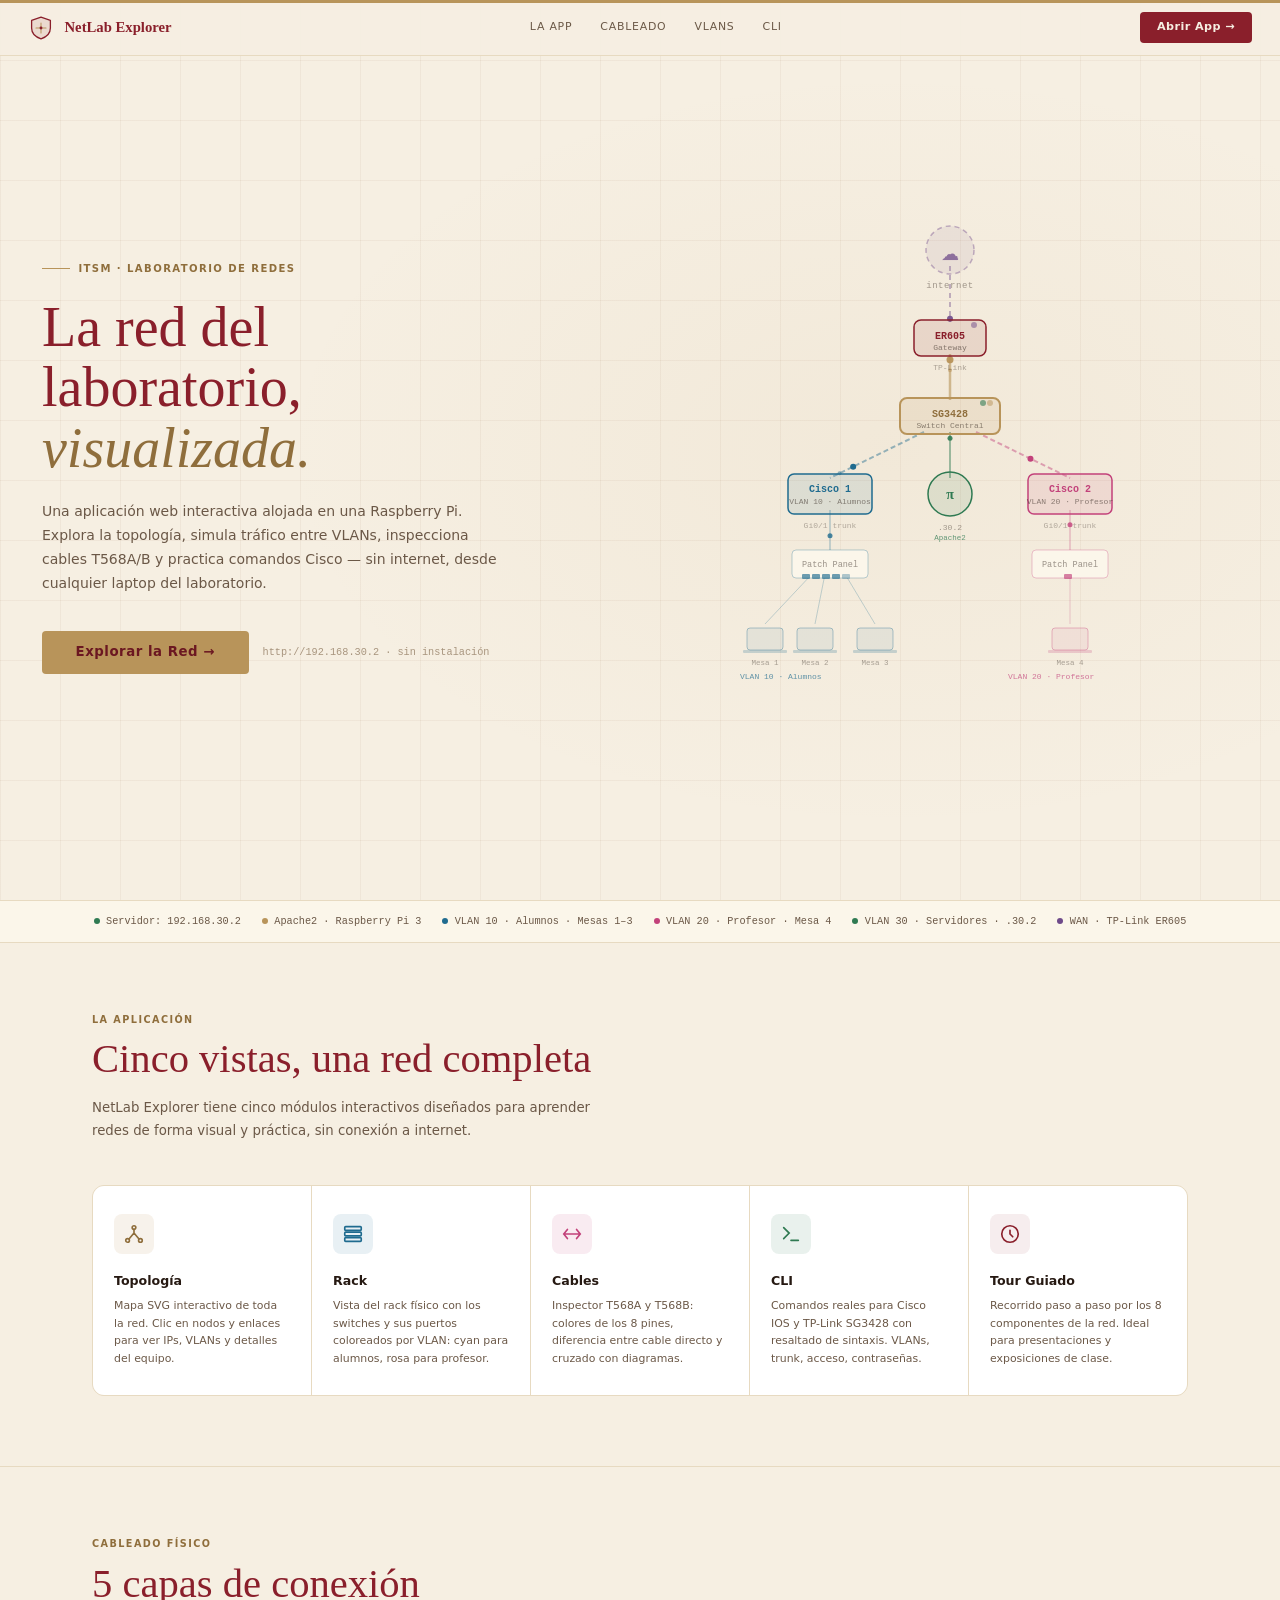
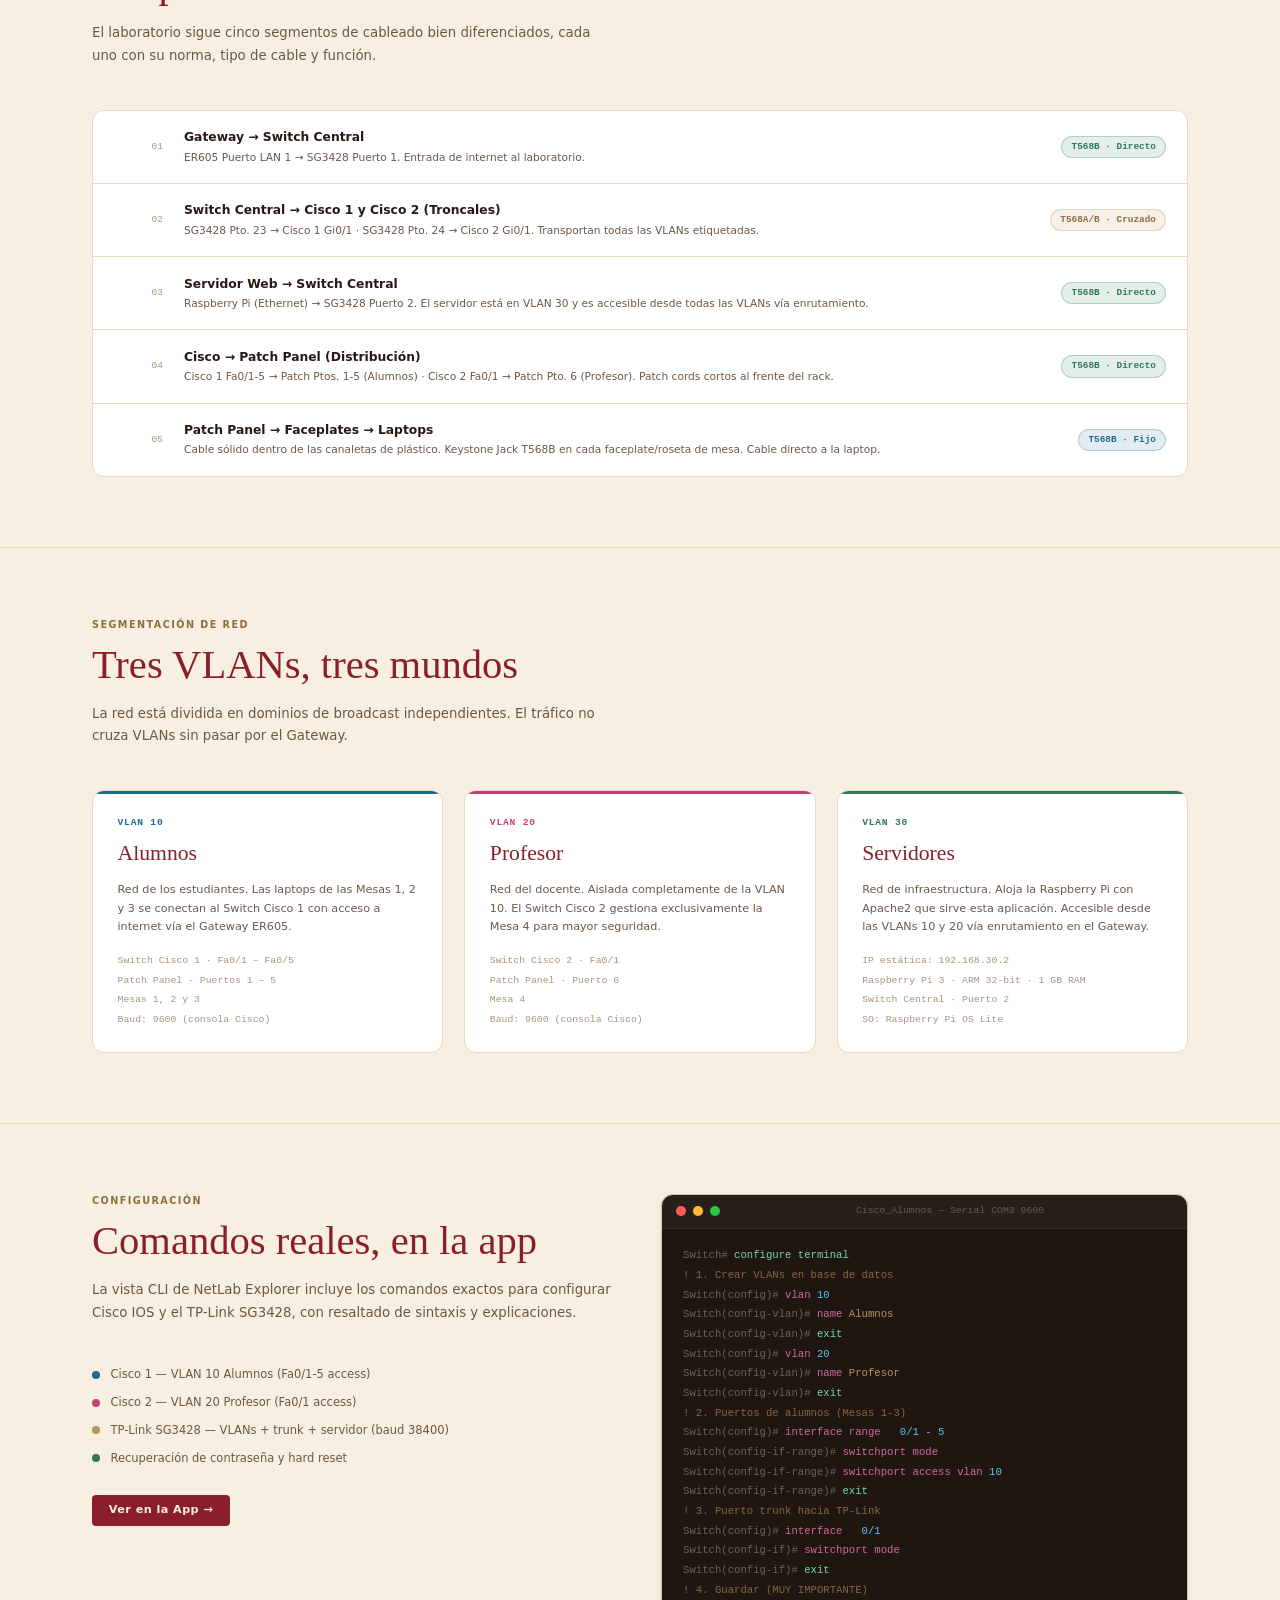
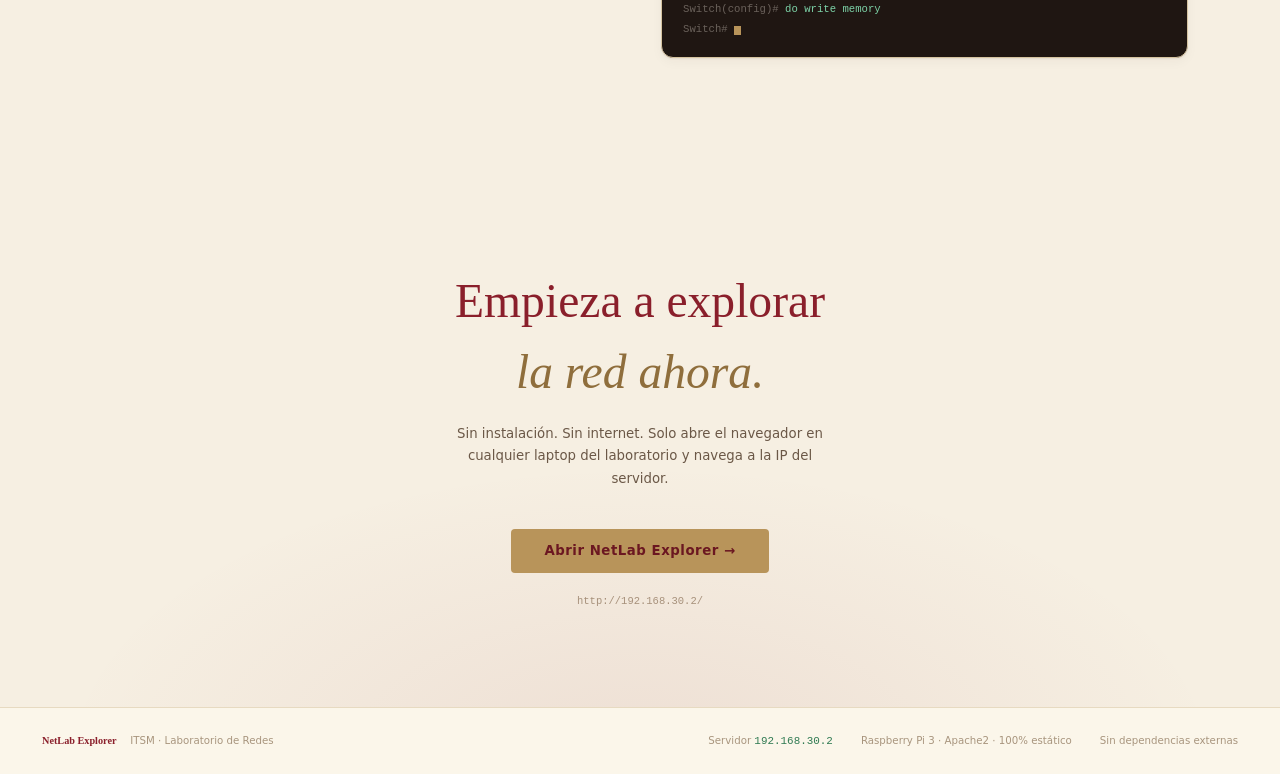
==== commit d103ad8b: "se cambio color de la landing" ====
--- a/index.html
+++ b/index.html
@@ -7,11 +7,6 @@
 <link rel="preload" href="css/base.css" as="style">
 <link rel="stylesheet" href="css/base.css">
 <style>
-body {
-  background: #1f1612;
-  color: #f6efe2;
-}
-
 /* NAV */
 .ld-nav {
   position: fixed;
@@ -22,8 +17,9 @@
   justify-content: space-between;
   padding: 0 2rem;
   height: 56px;
-  border-bottom: 1px solid rgba(255,255,255,0.07);
-  background: rgba(31,22,18,0.95);
+  background: rgba(246, 239, 226, 0.94);
+  border-bottom: 1px solid var(--line);
+  box-shadow: inset 0 3px 0 var(--gold);
 }
 .ld-nav__brand {
   display: flex;
@@ -31,7 +27,8 @@
   gap: 0.75rem;
   font-family: var(--font-display);
   font-size: 1.05rem;
-  color: #f6efe2;
+  font-weight: 700;
+  color: var(--wine);
 }
 .ld-nav__links {
   display: flex;
@@ -39,7 +36,7 @@
   font-size: 0.78rem;
   letter-spacing: 0.07em;
   text-transform: uppercase;
-  color: rgba(246,239,226,0.45);
+  color: var(--text-mut);
 }
 .ld-nav__links a { transition: color var(--t-fast) var(--ease); }
 .ld-nav__links a:hover { color: var(--gold); }
@@ -57,8 +54,8 @@
   color: #f6efe2;
 }
 .ld-btn:hover { background: var(--wine-deep); transform: translateY(-1px); }
-.ld-btn--gold { background: var(--gold); color: #1f1612; }
-.ld-btn--gold:hover { background: var(--gold-deep); }
+.ld-btn--gold { background: var(--gold); color: var(--wine-deep); }
+.ld-btn--gold:hover { background: var(--gold-deep); color: #f6efe2; }
 .ld-btn--lg { padding: 0.85rem 2.4rem; font-size: 0.95rem; }
 
 /* HERO */
@@ -77,15 +74,15 @@
   position: absolute;
   inset: 0;
   background:
-    linear-gradient(rgba(184,148,90,0.035) 1px, transparent 1px) 0 0 / 60px 60px,
-    linear-gradient(90deg, rgba(184,148,90,0.035) 1px, transparent 1px) 0 0 / 60px 60px;
+    linear-gradient(var(--grid) 1px, transparent 1px) 0 0 / 60px 60px,
+    linear-gradient(90deg, var(--grid) 1px, transparent 1px) 0 0 / 60px 60px;
   pointer-events: none;
 }
 .hero::after {
   content: '';
   position: absolute;
   inset: 0;
-  background: radial-gradient(ellipse 80% 70% at 70% 50%, rgba(184,148,90,0.04), transparent 60%);
+  background: radial-gradient(ellipse 80% 70% at 70% 50%, rgba(184,148,90,0.07), transparent 60%);
   pointer-events: none;
 }
 .hero__content {
@@ -101,7 +98,7 @@
   font-weight: 600;
   letter-spacing: 0.14em;
   text-transform: uppercase;
-  color: var(--gold);
+  color: var(--gold-deep);
   margin-bottom: 1.5rem;
 }
 .hero__kicker::before {
@@ -115,17 +112,17 @@
   font-size: clamp(2.6rem, 5vw, 4rem);
   line-height: 1.08;
   font-weight: normal;
-  color: #f6efe2;
+  color: var(--wine);
   margin: 0 0 1.5rem;
 }
 .hero__title em {
   font-style: italic;
-  color: var(--gold);
+  color: var(--gold-deep);
 }
 .hero__sub {
   font-size: 1rem;
   line-height: 1.72;
-  color: rgba(246,239,226,0.62);
+  color: var(--text-mut);
   margin-bottom: 2.5rem;
   max-width: 460px;
 }
@@ -137,7 +134,8 @@
 }
 .hero__note {
   font-size: 0.73rem;
-  color: rgba(246,239,226,0.35);
+  color: var(--text-dim);
+  font-family: var(--font-mono);
 }
 .hero__visual {
   position: relative;
@@ -152,13 +150,12 @@
 .strip {
   display: flex;
   align-items: center;
-  gap: 2.5rem;
   padding: 0.9rem 3rem;
-  border-top: 1px solid rgba(255,255,255,0.05);
-  border-bottom: 1px solid rgba(255,255,255,0.05);
-  background: rgba(255,255,255,0.02);
+  border-top: 1px solid var(--line);
+  border-bottom: 1px solid var(--line);
+  background: var(--bg-1);
   font-size: 0.73rem;
-  color: rgba(246,239,226,0.38);
+  color: var(--text-mut);
   font-family: var(--font-mono);
   flex-wrap: wrap;
   gap: 1.5rem;
@@ -178,20 +175,20 @@
   font-weight: 600;
   letter-spacing: 0.15em;
   text-transform: uppercase;
-  color: var(--gold);
+  color: var(--gold-deep);
   margin-bottom: 0.6rem;
 }
 .section__title {
   font-family: var(--font-display);
   font-size: clamp(1.9rem, 3.5vw, 2.9rem);
   font-weight: normal;
-  color: #f6efe2;
+  color: var(--wine);
   margin: 0 0 1rem;
   line-height: 1.18;
 }
 .section__sub {
   font-size: 0.95rem;
-  color: rgba(246,239,226,0.55);
+  color: var(--text-mut);
   max-width: 520px;
   line-height: 1.72;
   margin-bottom: 3rem;
@@ -202,18 +199,18 @@
   display: grid;
   grid-template-columns: repeat(5, 1fr);
   gap: 1px;
-  background: rgba(255,255,255,0.06);
-  border: 1px solid rgba(255,255,255,0.06);
+  background: var(--line);
+  border: 1px solid var(--line);
   border-radius: var(--r-lg);
   overflow: hidden;
 }
 .feat {
-  background: #1f1612;
+  background: var(--bg-card);
   padding: 2rem 1.5rem;
   transition: background var(--t-mid) var(--ease);
   animation: fadeUp 0.7s var(--ease) both;
 }
-.feat:hover { background: rgba(255,255,255,0.03); }
+.feat:hover { background: var(--bg-1); }
 .feat__icon {
   width: 40px; height: 40px;
   border-radius: var(--r-md);
@@ -222,8 +219,8 @@
   justify-content: center;
   margin-bottom: 1.25rem;
 }
-.feat__title { font-size: 0.9rem; font-weight: 600; color: #f6efe2; margin-bottom: 0.5rem; }
-.feat__desc { font-size: 0.78rem; color: rgba(246,239,226,0.46); line-height: 1.6; }
+.feat__title { font-size: 0.9rem; font-weight: 600; color: var(--text); margin-bottom: 0.5rem; }
+.feat__desc { font-size: 0.78rem; color: var(--text-mut); line-height: 1.6; }
 .feat:nth-child(1) { animation-delay: 0.05s; }
 .feat:nth-child(2) { animation-delay: 0.12s; }
 .feat:nth-child(3) { animation-delay: 0.19s; }
@@ -235,9 +232,10 @@
   display: flex;
   flex-direction: column;
   gap: 1px;
-  border: 1px solid rgba(255,255,255,0.07);
+  border: 1px solid var(--line);
   border-radius: var(--r-lg);
   overflow: hidden;
+  background: var(--line);
 }
 .layer {
   display: grid;
@@ -245,18 +243,18 @@
   align-items: center;
   gap: 1.5rem;
   padding: 1.25rem 1.5rem;
-  background: rgba(255,255,255,0.018);
+  background: var(--bg-card);
   transition: background var(--t-fast) var(--ease);
 }
-.layer:hover { background: rgba(255,255,255,0.045); }
+.layer:hover { background: var(--bg-1); }
 .layer__num {
   font-family: var(--font-mono);
   font-size: 0.68rem;
-  color: rgba(246,239,226,0.2);
+  color: var(--text-dim);
   text-align: right;
 }
-.layer__title { font-size: 0.88rem; font-weight: 600; color: #f6efe2; margin-bottom: 0.2rem; }
-.layer__desc { font-size: 0.76rem; color: rgba(246,239,226,0.46); }
+.layer__title { font-size: 0.88rem; font-weight: 600; color: var(--text); margin-bottom: 0.2rem; }
+.layer__desc { font-size: 0.76rem; color: var(--text-mut); }
 .layer__badge {
   font-family: var(--font-mono);
   font-size: 0.67rem;
@@ -265,22 +263,22 @@
   white-space: nowrap;
   font-weight: 600;
 }
-.badge--directo { background: rgba(47,122,82,0.18); color: #5acb8a; border: 1px solid rgba(47,122,82,0.28); }
-.badge--cruzado { background: rgba(184,148,90,0.14); color: var(--gold); border: 1px solid rgba(184,148,90,0.28); }
-.badge--fijo { background: rgba(31,107,143,0.14); color: #5ac4ea; border: 1px solid rgba(31,107,143,0.28); }
+.badge--directo { background: rgba(47,122,82,0.12); color: #2f7a52; border: 1px solid rgba(47,122,82,0.28); }
+.badge--cruzado { background: rgba(184,148,90,0.14); color: var(--gold-deep); border: 1px solid rgba(184,148,90,0.32); }
+.badge--fijo { background: rgba(31,107,143,0.12); color: #1f6b8f; border: 1px solid rgba(31,107,143,0.28); }
 
 /* VLAN CARDS */
 .vlans { display: grid; grid-template-columns: repeat(3, 1fr); gap: 1.5rem; }
 .vlan-card {
   border-radius: var(--r-lg);
-  border: 1px solid rgba(255,255,255,0.07);
+  border: 1px solid var(--line);
   padding: 1.75rem;
   position: relative;
   overflow: hidden;
-  transition: transform var(--t-mid) var(--ease), border-color var(--t-mid) var(--ease);
-  background: rgba(255,255,255,0.018);
-}
-.vlan-card:hover { transform: translateY(-5px); border-color: rgba(255,255,255,0.13); }
+  transition: transform var(--t-mid) var(--ease), border-color var(--t-mid) var(--ease), box-shadow var(--t-mid) var(--ease);
+  background: var(--bg-card);
+}
+.vlan-card:hover { transform: translateY(-5px); border-color: var(--line-2); box-shadow: var(--shadow-md); }
 .vlan-card::before {
   content: '';
   position: absolute;
@@ -303,13 +301,13 @@
 .vlan-card__title {
   font-family: var(--font-display);
   font-size: 1.55rem;
-  color: #f6efe2;
+  color: var(--wine);
   margin: 0 0 0.75rem;
   font-weight: normal;
 }
 .vlan-card__desc {
   font-size: 0.8rem;
-  color: rgba(246,239,226,0.52);
+  color: var(--text-mut);
   line-height: 1.65;
   margin-bottom: 1.25rem;
 }
@@ -319,18 +317,19 @@
   gap: 0.35rem;
   font-family: var(--font-mono);
   font-size: 0.7rem;
-  color: rgba(246,239,226,0.35);
+  color: var(--text-dim);
 }
 
 /* TERMINAL */
 .terminal {
-  background: #0d0a08;
+  background: var(--bg-ink);
   border-radius: var(--r-lg);
   overflow: hidden;
-  border: 1px solid rgba(255,255,255,0.07);
+  border: 1px solid var(--line-2);
   font-family: var(--font-mono);
   font-size: 0.78rem;
   max-width: 720px;
+  box-shadow: var(--shadow-md);
 }
 .terminal__bar {
   display: flex;
@@ -350,12 +349,12 @@
   margin: 0 auto;
 }
 .terminal__body { padding: 1.25rem 1.5rem; line-height: 1.85; }
-.t-comment { color: rgba(184,148,90,0.55); }
+.t-comment { color: rgba(184,148,90,0.65); }
 .t-cmd { color: #7dd3a8; }
 .t-kw { color: #d06b9a; }
-.t-str { color: var(--gold); }
+.t-str { color: #b8945a; }
 .t-num { color: #5ac4ea; }
-.t-prompt { color: rgba(246,239,226,0.3); }
+.t-prompt { color: rgba(246,239,226,0.35); }
 .t-cursor {
   display: inline-block;
   width: 7px; height: 0.85em;
@@ -375,19 +374,19 @@
   content: '';
   position: absolute;
   inset: 0;
-  background: radial-gradient(ellipse 70% 80% at 50% 110%, rgba(138,31,43,0.18), transparent 65%);
+  background: radial-gradient(ellipse 70% 80% at 50% 110%, rgba(138,31,43,0.08), transparent 65%);
   pointer-events: none;
 }
 .cta-section__title {
   font-family: var(--font-display);
   font-size: clamp(2.2rem, 4.5vw, 3.4rem);
-  color: #f6efe2;
+  color: var(--wine);
   margin-bottom: 1rem;
   font-weight: normal;
   position: relative;
 }
 .cta-section__sub {
-  color: rgba(246,239,226,0.5);
+  color: var(--text-mut);
   font-size: 0.95rem;
   margin-bottom: 2.75rem;
   max-width: 380px;
@@ -399,19 +398,20 @@
 
 /* FOOTER */
 footer {
-  border-top: 1px solid rgba(255,255,255,0.06);
+  border-top: 1px solid var(--line);
   padding: 1.75rem 3rem;
   display: flex;
   justify-content: space-between;
   align-items: center;
   font-size: 0.73rem;
-  color: rgba(246,239,226,0.28);
+  color: var(--text-dim);
   flex-wrap: wrap;
   gap: 1rem;
+  background: var(--bg-1);
 }
 
 /* DIVIDER */
-.divider { border: none; height: 1px; background: rgba(255,255,255,0.05); margin: 0; }
+.divider { border: none; height: 1px; background: var(--line); margin: 0; }
 
 /* ANIMATIONS */
 @keyframes fadeUp {
@@ -444,14 +444,19 @@
 </head>
 <body>
 
+<!-- Fondos decorativos (mismo sistema que app.html) -->
+<div class="bg-grid" aria-hidden="true"></div>
+<div class="bg-halo bg-halo--a" aria-hidden="true"></div>
+<div class="bg-halo bg-halo--b" aria-hidden="true"></div>
+
 <!-- NAV -->
 <nav class="ld-nav" aria-label="Navegación">
   <div class="ld-nav__brand">
     <svg viewBox="0 0 36 36" width="26" height="26" aria-hidden="true">
       <path d="M18 3 L31 7.5 V18 C31 25 25.5 30.5 18 33 C10.5 30.5 5 25 5 18 V7.5 Z"
-            fill="none" stroke="var(--gold)" stroke-width="1.8" stroke-linejoin="round"/>
+            fill="var(--wine-soft)" stroke="var(--wine)" stroke-width="1.8" stroke-linejoin="round"/>
       <path d="M18 11 V25 M11 18 H25" stroke="var(--gold)" stroke-width="1.4" stroke-linecap="round"/>
-      <circle cx="18" cy="18" r="2" fill="#f6efe2"/>
+      <circle cx="18" cy="18" r="2" fill="var(--wine)"/>
     </svg>
     NetLab Explorer
   </div>
@@ -489,26 +494,17 @@
     <svg viewBox="0 0 480 500" width="480" height="500" style="max-width:100%">
 
       <!-- LINKS -->
-      <!-- Internet → Gateway -->
-      <path d="M 240,52 L 240,108" stroke="rgba(110,74,138,0.5)" stroke-width="2" fill="none" stroke-dasharray="5,4"/>
-      <!-- Gateway → Switch -->
-      <path d="M 240,140 L 240,186" stroke="rgba(184,148,90,0.55)" stroke-width="2.5" fill="none"/>
-      <!-- Switch → Cisco 1 -->
-      <path d="M 214,218 L 120,264" stroke="rgba(31,107,143,0.5)" stroke-width="2" fill="none" stroke-dasharray="5,3"/>
-      <!-- Switch → Cisco 2 -->
-      <path d="M 266,218 L 360,264" stroke="rgba(194,65,122,0.5)" stroke-width="2" fill="none" stroke-dasharray="5,3"/>
-      <!-- Switch → Pi -->
-      <path d="M 240,218 L 240,264" stroke="rgba(47,122,82,0.5)" stroke-width="2" fill="none"/>
-      <!-- Cisco 1 → Patch Panel 1 -->
-      <path d="M 120,296 L 120,340" stroke="rgba(31,107,143,0.35)" stroke-width="1.5" fill="none"/>
-      <!-- Cisco 2 → Patch Panel 2 -->
-      <path d="M 360,296 L 360,340" stroke="rgba(194,65,122,0.35)" stroke-width="1.5" fill="none"/>
-      <!-- Patch 1 → Laptops -->
-      <path d="M 102,360 L 55,410" stroke="rgba(31,107,143,0.3)" stroke-width="1" fill="none"/>
-      <path d="M 115,360 L 105,410" stroke="rgba(31,107,143,0.3)" stroke-width="1" fill="none"/>
-      <path d="M 135,360 L 165,410" stroke="rgba(31,107,143,0.3)" stroke-width="1" fill="none"/>
-      <!-- Patch 2 → Laptop -->
-      <path d="M 360,360 L 360,410" stroke="rgba(194,65,122,0.3)" stroke-width="1" fill="none"/>
+      <path d="M 240,52 L 240,108" stroke="rgba(110,74,138,0.4)" stroke-width="2" fill="none" stroke-dasharray="5,4"/>
+      <path d="M 240,140 L 240,186" stroke="rgba(184,148,90,0.6)" stroke-width="2.5" fill="none"/>
+      <path d="M 214,218 L 120,264" stroke="rgba(31,107,143,0.45)" stroke-width="2" fill="none" stroke-dasharray="5,3"/>
+      <path d="M 266,218 L 360,264" stroke="rgba(194,65,122,0.45)" stroke-width="2" fill="none" stroke-dasharray="5,3"/>
+      <path d="M 240,218 L 240,264" stroke="rgba(47,122,82,0.45)" stroke-width="2" fill="none"/>
+      <path d="M 120,296 L 120,340" stroke="rgba(31,107,143,0.3)" stroke-width="1.5" fill="none"/>
+      <path d="M 360,296 L 360,340" stroke="rgba(194,65,122,0.3)" stroke-width="1.5" fill="none"/>
+      <path d="M 102,360 L 55,410" stroke="rgba(31,107,143,0.25)" stroke-width="1" fill="none"/>
+      <path d="M 115,360 L 105,410" stroke="rgba(31,107,143,0.25)" stroke-width="1" fill="none"/>
+      <path d="M 135,360 L 165,410" stroke="rgba(31,107,143,0.25)" stroke-width="1" fill="none"/>
+      <path d="M 360,360 L 360,410" stroke="rgba(194,65,122,0.25)" stroke-width="1" fill="none"/>
 
       <!-- ANIMATED PACKETS -->
       <circle r="3" fill="#6e4a8a" opacity="0.9">
@@ -532,7 +528,6 @@
       <circle r="2.5" fill="#c2417a" opacity="0.8">
         <animateMotion path="M 360,296 L 360,340" dur="1.6s" repeatCount="indefinite" begin="2.1s"/>
       </circle>
-      <!-- Return packets (upward) -->
       <circle r="2" fill="#b8945a" opacity="0.5">
         <animateMotion path="M 240,186 L 240,140" dur="1.9s" repeatCount="indefinite" begin="1.4s"/>
       </circle>
@@ -542,27 +537,27 @@
 
       <!-- NODE: Internet -->
       <g transform="translate(240,36)">
-        <circle r="24" fill="rgba(110,74,138,0.12)" stroke="rgba(110,74,138,0.45)" stroke-width="1.5" stroke-dasharray="5,4"/>
-        <text y="5" text-anchor="middle" dominant-baseline="middle" font-size="18" fill="rgba(110,74,138,0.8)">☁</text>
-        <text y="38" text-anchor="middle" font-size="9" fill="rgba(246,239,226,0.35)" font-family="monospace" letter-spacing="0.06em">internet</text>
+        <circle r="24" fill="rgba(110,74,138,0.08)" stroke="rgba(110,74,138,0.4)" stroke-width="1.5" stroke-dasharray="5,4"/>
+        <text y="5" text-anchor="middle" dominant-baseline="middle" font-size="18" fill="rgba(110,74,138,0.75)">☁</text>
+        <text y="38" text-anchor="middle" font-size="9" fill="rgba(38,25,18,0.4)" font-family="monospace" letter-spacing="0.06em">internet</text>
       </g>
 
       <!-- NODE: Gateway ER605 -->
       <g transform="translate(240,124)">
-        <rect x="-36" y="-18" width="72" height="36" rx="7" fill="rgba(138,31,43,0.18)" stroke="#8a1f2b" stroke-width="1.5"/>
-        <text y="-2" text-anchor="middle" dominant-baseline="middle" font-size="10" fill="#f6efe2" font-weight="bold" font-family="monospace">ER605</text>
-        <text y="10" text-anchor="middle" dominant-baseline="middle" font-size="8" fill="rgba(246,239,226,0.45)" font-family="monospace">Gateway</text>
+        <rect x="-36" y="-18" width="72" height="36" rx="7" fill="rgba(138,31,43,0.10)" stroke="#8a1f2b" stroke-width="1.5"/>
+        <text y="-2" text-anchor="middle" dominant-baseline="middle" font-size="10" fill="#8a1f2b" font-weight="bold" font-family="monospace">ER605</text>
+        <text y="10" text-anchor="middle" dominant-baseline="middle" font-size="8" fill="rgba(38,25,18,0.5)" font-family="monospace">Gateway</text>
         <circle cx="24" cy="-13" r="3" fill="#6e4a8a" opacity="0.7">
           <animate attributeName="opacity" values="0.7;0.2;0.7" dur="2.2s" repeatCount="indefinite"/>
         </circle>
-        <text y="32" text-anchor="middle" font-size="8" fill="rgba(246,239,226,0.28)" font-family="monospace">TP-Link</text>
+        <text y="32" text-anchor="middle" font-size="8" fill="rgba(38,25,18,0.35)" font-family="monospace">TP-Link</text>
       </g>
 
       <!-- NODE: Switch Central SG3428 -->
       <g transform="translate(240,202)">
-        <rect x="-50" y="-18" width="100" height="36" rx="7" fill="rgba(184,148,90,0.14)" stroke="#b8945a" stroke-width="2"/>
-        <text y="-2" text-anchor="middle" dominant-baseline="middle" font-size="10" fill="#b8945a" font-weight="bold" font-family="monospace">SG3428</text>
-        <text y="10" text-anchor="middle" dominant-baseline="middle" font-size="8" fill="rgba(246,239,226,0.45)" font-family="monospace">Switch Central</text>
+        <rect x="-50" y="-18" width="100" height="36" rx="7" fill="rgba(184,148,90,0.12)" stroke="#b8945a" stroke-width="2"/>
+        <text y="-2" text-anchor="middle" dominant-baseline="middle" font-size="10" fill="#8f6e3c" font-weight="bold" font-family="monospace">SG3428</text>
+        <text y="10" text-anchor="middle" dominant-baseline="middle" font-size="8" fill="rgba(38,25,18,0.5)" font-family="monospace">Switch Central</text>
         <circle cx="40" cy="-13" r="3" fill="#b8945a">
           <animate attributeName="opacity" values="1;0.3;1" dur="1.6s" repeatCount="indefinite"/>
         </circle>
@@ -573,77 +568,77 @@
 
       <!-- NODE: Cisco 1 -->
       <g transform="translate(120,280)">
-        <rect x="-42" y="-20" width="84" height="40" rx="6" fill="rgba(31,107,143,0.14)" stroke="#1f6b8f" stroke-width="1.5"/>
+        <rect x="-42" y="-20" width="84" height="40" rx="6" fill="rgba(31,107,143,0.10)" stroke="#1f6b8f" stroke-width="1.5"/>
         <text y="-5" text-anchor="middle" dominant-baseline="middle" font-size="10" fill="#1f6b8f" font-weight="bold" font-family="monospace">Cisco 1</text>
-        <text y="8" text-anchor="middle" dominant-baseline="middle" font-size="8" fill="rgba(246,239,226,0.4)" font-family="monospace">VLAN 10 · Alumnos</text>
-        <text y="34" text-anchor="middle" font-size="8" fill="rgba(246,239,226,0.25)" font-family="monospace">Gi0/1 trunk</text>
+        <text y="8" text-anchor="middle" dominant-baseline="middle" font-size="8" fill="rgba(38,25,18,0.5)" font-family="monospace">VLAN 10 · Alumnos</text>
+        <text y="34" text-anchor="middle" font-size="8" fill="rgba(38,25,18,0.32)" font-family="monospace">Gi0/1 trunk</text>
       </g>
 
       <!-- NODE: Cisco 2 -->
       <g transform="translate(360,280)">
-        <rect x="-42" y="-20" width="84" height="40" rx="6" fill="rgba(194,65,122,0.14)" stroke="#c2417a" stroke-width="1.5"/>
+        <rect x="-42" y="-20" width="84" height="40" rx="6" fill="rgba(194,65,122,0.10)" stroke="#c2417a" stroke-width="1.5"/>
         <text y="-5" text-anchor="middle" dominant-baseline="middle" font-size="10" fill="#c2417a" font-weight="bold" font-family="monospace">Cisco 2</text>
-        <text y="8" text-anchor="middle" dominant-baseline="middle" font-size="8" fill="rgba(246,239,226,0.4)" font-family="monospace">VLAN 20 · Profesor</text>
-        <text y="34" text-anchor="middle" font-size="8" fill="rgba(246,239,226,0.25)" font-family="monospace">Gi0/1 trunk</text>
+        <text y="8" text-anchor="middle" dominant-baseline="middle" font-size="8" fill="rgba(38,25,18,0.5)" font-family="monospace">VLAN 20 · Profesor</text>
+        <text y="34" text-anchor="middle" font-size="8" fill="rgba(38,25,18,0.32)" font-family="monospace">Gi0/1 trunk</text>
       </g>
 
       <!-- NODE: Raspberry Pi -->
       <g transform="translate(240,280)">
-        <circle r="22" fill="rgba(47,122,82,0.14)" stroke="#2f7a52" stroke-width="1.5"/>
+        <circle r="22" fill="rgba(47,122,82,0.10)" stroke="#2f7a52" stroke-width="1.5"/>
         <text y="2" text-anchor="middle" dominant-baseline="middle" font-size="14" fill="#2f7a52" font-weight="bold" font-family="serif">π</text>
-        <text y="36" text-anchor="middle" font-size="8" fill="rgba(246,239,226,0.32)" font-family="monospace">.30.2</text>
-        <text y="46" text-anchor="middle" font-size="7.5" fill="rgba(47,122,82,0.7)" font-family="monospace">Apache2</text>
+        <text y="36" text-anchor="middle" font-size="8" fill="rgba(38,25,18,0.4)" font-family="monospace">.30.2</text>
+        <text y="46" text-anchor="middle" font-size="7.5" fill="rgba(47,122,82,0.75)" font-family="monospace">Apache2</text>
       </g>
 
       <!-- NODE: Patch Panel 1 -->
       <g transform="translate(120,350)">
-        <rect x="-38" y="-14" width="76" height="28" rx="4" fill="rgba(255,255,255,0.03)" stroke="rgba(31,107,143,0.35)" stroke-width="1"/>
-        <text y="1" text-anchor="middle" dominant-baseline="middle" font-size="8.5" fill="rgba(246,239,226,0.42)" font-family="monospace">Patch Panel</text>
+        <rect x="-38" y="-14" width="76" height="28" rx="4" fill="var(--bg-1,#fbf6ea)" stroke="rgba(31,107,143,0.3)" stroke-width="1"/>
+        <text y="1" text-anchor="middle" dominant-baseline="middle" font-size="8.5" fill="rgba(38,25,18,0.45)" font-family="monospace">Patch Panel</text>
         <g transform="translate(-28,10)">
-          <rect x="0"  y="0" width="8" height="5" rx="1" fill="#1f6b8f" opacity="0.75"/>
-          <rect x="10" y="0" width="8" height="5" rx="1" fill="#1f6b8f" opacity="0.75"/>
-          <rect x="20" y="0" width="8" height="5" rx="1" fill="#1f6b8f" opacity="0.75"/>
-          <rect x="30" y="0" width="8" height="5" rx="1" fill="#1f6b8f" opacity="0.75"/>
-          <rect x="40" y="0" width="8" height="5" rx="1" fill="#1f6b8f" opacity="0.45"/>
+          <rect x="0"  y="0" width="8" height="5" rx="1" fill="#1f6b8f" opacity="0.65"/>
+          <rect x="10" y="0" width="8" height="5" rx="1" fill="#1f6b8f" opacity="0.65"/>
+          <rect x="20" y="0" width="8" height="5" rx="1" fill="#1f6b8f" opacity="0.65"/>
+          <rect x="30" y="0" width="8" height="5" rx="1" fill="#1f6b8f" opacity="0.65"/>
+          <rect x="40" y="0" width="8" height="5" rx="1" fill="#1f6b8f" opacity="0.35"/>
         </g>
       </g>
 
       <!-- NODE: Patch Panel 2 -->
       <g transform="translate(360,350)">
-        <rect x="-38" y="-14" width="76" height="28" rx="4" fill="rgba(255,255,255,0.03)" stroke="rgba(194,65,122,0.35)" stroke-width="1"/>
-        <text y="1" text-anchor="middle" dominant-baseline="middle" font-size="8.5" fill="rgba(246,239,226,0.42)" font-family="monospace">Patch Panel</text>
+        <rect x="-38" y="-14" width="76" height="28" rx="4" fill="var(--bg-1,#fbf6ea)" stroke="rgba(194,65,122,0.3)" stroke-width="1"/>
+        <text y="1" text-anchor="middle" dominant-baseline="middle" font-size="8.5" fill="rgba(38,25,18,0.45)" font-family="monospace">Patch Panel</text>
         <g transform="translate(-6,10)">
-          <rect x="0" y="0" width="8" height="5" rx="1" fill="#c2417a" opacity="0.75"/>
+          <rect x="0" y="0" width="8" height="5" rx="1" fill="#c2417a" opacity="0.65"/>
         </g>
       </g>
 
       <!-- LAPTOPS (VLAN 10) -->
       <g transform="translate(55,425)">
-        <rect x="-18" y="-11" width="36" height="22" rx="3" fill="rgba(31,107,143,0.09)" stroke="rgba(31,107,143,0.38)" stroke-width="1"/>
-        <rect x="-22" y="11" width="44" height="3" rx="1" fill="rgba(31,107,143,0.25)"/>
-        <text y="26" text-anchor="middle" font-size="7.5" fill="rgba(246,239,226,0.28)" font-family="monospace">Mesa 1</text>
+        <rect x="-18" y="-11" width="36" height="22" rx="3" fill="rgba(31,107,143,0.07)" stroke="rgba(31,107,143,0.35)" stroke-width="1"/>
+        <rect x="-22" y="11" width="44" height="3" rx="1" fill="rgba(31,107,143,0.22)"/>
+        <text y="26" text-anchor="middle" font-size="7.5" fill="rgba(38,25,18,0.38)" font-family="monospace">Mesa 1</text>
       </g>
       <g transform="translate(105,425)">
-        <rect x="-18" y="-11" width="36" height="22" rx="3" fill="rgba(31,107,143,0.09)" stroke="rgba(31,107,143,0.38)" stroke-width="1"/>
-        <rect x="-22" y="11" width="44" height="3" rx="1" fill="rgba(31,107,143,0.25)"/>
-        <text y="26" text-anchor="middle" font-size="7.5" fill="rgba(246,239,226,0.28)" font-family="monospace">Mesa 2</text>
+        <rect x="-18" y="-11" width="36" height="22" rx="3" fill="rgba(31,107,143,0.07)" stroke="rgba(31,107,143,0.35)" stroke-width="1"/>
+        <rect x="-22" y="11" width="44" height="3" rx="1" fill="rgba(31,107,143,0.22)"/>
+        <text y="26" text-anchor="middle" font-size="7.5" fill="rgba(38,25,18,0.38)" font-family="monospace">Mesa 2</text>
       </g>
       <g transform="translate(165,425)">
-        <rect x="-18" y="-11" width="36" height="22" rx="3" fill="rgba(31,107,143,0.09)" stroke="rgba(31,107,143,0.38)" stroke-width="1"/>
-        <rect x="-22" y="11" width="44" height="3" rx="1" fill="rgba(31,107,143,0.25)"/>
-        <text y="26" text-anchor="middle" font-size="7.5" fill="rgba(246,239,226,0.28)" font-family="monospace">Mesa 3</text>
+        <rect x="-18" y="-11" width="36" height="22" rx="3" fill="rgba(31,107,143,0.07)" stroke="rgba(31,107,143,0.35)" stroke-width="1"/>
+        <rect x="-22" y="11" width="44" height="3" rx="1" fill="rgba(31,107,143,0.22)"/>
+        <text y="26" text-anchor="middle" font-size="7.5" fill="rgba(38,25,18,0.38)" font-family="monospace">Mesa 3</text>
       </g>
 
       <!-- LAPTOP (VLAN 20) -->
       <g transform="translate(360,425)">
-        <rect x="-18" y="-11" width="36" height="22" rx="3" fill="rgba(194,65,122,0.09)" stroke="rgba(194,65,122,0.38)" stroke-width="1"/>
-        <rect x="-22" y="11" width="44" height="3" rx="1" fill="rgba(194,65,122,0.25)"/>
-        <text y="26" text-anchor="middle" font-size="7.5" fill="rgba(246,239,226,0.28)" font-family="monospace">Mesa 4</text>
+        <rect x="-18" y="-11" width="36" height="22" rx="3" fill="rgba(194,65,122,0.07)" stroke="rgba(194,65,122,0.35)" stroke-width="1"/>
+        <rect x="-22" y="11" width="44" height="3" rx="1" fill="rgba(194,65,122,0.22)"/>
+        <text y="26" text-anchor="middle" font-size="7.5" fill="rgba(38,25,18,0.38)" font-family="monospace">Mesa 4</text>
       </g>
 
       <!-- VLAN labels bottom -->
-      <text x="55" y="465" font-size="8" fill="rgba(31,107,143,0.65)" font-family="monospace">VLAN 10 · Alumnos</text>
-      <text x="326" y="465" font-size="8" fill="rgba(194,65,122,0.65)" font-family="monospace">VLAN 20 · Profesor</text>
+      <text x="30" y="465" font-size="8" fill="rgba(31,107,143,0.7)" font-family="monospace">VLAN 10 · Alumnos</text>
+      <text x="298" y="465" font-size="8" fill="rgba(194,65,122,0.7)" font-family="monospace">VLAN 20 · Profesor</text>
     </svg>
   </div>
 </section>
@@ -684,8 +679,8 @@
 
   <div class="features">
     <article class="feat">
-      <div class="feat__icon" style="background:rgba(184,148,90,0.1)">
-        <svg width="22" height="22" viewBox="0 0 24 24" fill="none" stroke="#b8945a" stroke-width="1.8" stroke-linecap="round" stroke-linejoin="round">
+      <div class="feat__icon" style="background:rgba(184,148,90,0.12)">
+        <svg width="22" height="22" viewBox="0 0 24 24" fill="none" stroke="#8f6e3c" stroke-width="1.8" stroke-linecap="round" stroke-linejoin="round">
           <circle cx="12" cy="5" r="2"/><circle cx="5" cy="19" r="2"/><circle cx="19" cy="19" r="2"/>
           <path d="M12 7v4M12 11l-5 6M12 11l5 6"/>
         </svg>
@@ -694,7 +689,7 @@
       <div class="feat__desc">Mapa SVG interactivo de toda la red. Clic en nodos y enlaces para ver IPs, VLANs y detalles del equipo.</div>
     </article>
     <article class="feat">
-      <div class="feat__icon" style="background:rgba(31,107,143,0.1)">
+      <div class="feat__icon" style="background:rgba(31,107,143,0.10)">
         <svg width="22" height="22" viewBox="0 0 24 24" fill="none" stroke="#1f6b8f" stroke-width="1.8" stroke-linecap="round">
           <rect x="3" y="4" width="18" height="4" rx="1"/><rect x="3" y="10" width="18" height="4" rx="1"/>
           <rect x="3" y="16" width="18" height="4" rx="1"/>
@@ -704,7 +699,7 @@
       <div class="feat__desc">Vista del rack físico con los switches y sus puertos coloreados por VLAN: cyan para alumnos, rosa para profesor.</div>
     </article>
     <article class="feat">
-      <div class="feat__icon" style="background:rgba(194,65,122,0.1)">
+      <div class="feat__icon" style="background:rgba(194,65,122,0.10)">
         <svg width="22" height="22" viewBox="0 0 24 24" fill="none" stroke="#c2417a" stroke-width="1.8" stroke-linecap="round">
           <path d="M3 12h18M7 7l-4 5 4 5M17 7l4 5-4 5"/>
         </svg>
@@ -713,7 +708,7 @@
       <div class="feat__desc">Inspector T568A y T568B: colores de los 8 pines, diferencia entre cable directo y cruzado con diagramas.</div>
     </article>
     <article class="feat">
-      <div class="feat__icon" style="background:rgba(47,122,82,0.1)">
+      <div class="feat__icon" style="background:rgba(47,122,82,0.10)">
         <svg width="22" height="22" viewBox="0 0 24 24" fill="none" stroke="#2f7a52" stroke-width="1.8" stroke-linecap="round">
           <polyline points="4 17 10 11 4 5"/><line x1="12" y1="19" x2="20" y2="19"/>
         </svg>
@@ -722,7 +717,7 @@
       <div class="feat__desc">Comandos reales para Cisco IOS y TP-Link SG3428 con resaltado de sintaxis. VLANs, trunk, acceso, contraseñas.</div>
     </article>
     <article class="feat">
-      <div class="feat__icon" style="background:rgba(138,31,43,0.1)">
+      <div class="feat__icon" style="background:rgba(138,31,43,0.08)">
         <svg width="22" height="22" viewBox="0 0 24 24" fill="none" stroke="#8a1f2b" stroke-width="1.8" stroke-linecap="round">
           <circle cx="12" cy="12" r="9"/>
           <path d="M12 8v4l3 3"/>
@@ -841,19 +836,19 @@
       <h2 class="section__title" id="cli-title">Comandos reales, en la app</h2>
       <p class="section__sub">La vista CLI de NetLab Explorer incluye los comandos exactos para configurar Cisco IOS y el TP-Link SG3428, con resaltado de sintaxis y explicaciones.</p>
       <div style="display:flex;flex-direction:column;gap:0.75rem;margin-top:1.5rem">
-        <div style="display:flex;gap:0.75rem;align-items:center;font-size:0.82rem;color:rgba(246,239,226,0.55)">
+        <div style="display:flex;gap:0.75rem;align-items:center;font-size:0.82rem;color:var(--text-mut)">
           <span style="width:8px;height:8px;border-radius:50%;background:#1f6b8f;flex-shrink:0"></span>
           Cisco 1 — VLAN 10 Alumnos (Fa0/1-5 access)
         </div>
-        <div style="display:flex;gap:0.75rem;align-items:center;font-size:0.82rem;color:rgba(246,239,226,0.55)">
+        <div style="display:flex;gap:0.75rem;align-items:center;font-size:0.82rem;color:var(--text-mut)">
           <span style="width:8px;height:8px;border-radius:50%;background:#c2417a;flex-shrink:0"></span>
           Cisco 2 — VLAN 20 Profesor (Fa0/1 access)
         </div>
-        <div style="display:flex;gap:0.75rem;align-items:center;font-size:0.82rem;color:rgba(246,239,226,0.55)">
+        <div style="display:flex;gap:0.75rem;align-items:center;font-size:0.82rem;color:var(--text-mut)">
           <span style="width:8px;height:8px;border-radius:50%;background:#b8945a;flex-shrink:0"></span>
           TP-Link SG3428 — VLANs + trunk + servidor (baud 38400)
         </div>
-        <div style="display:flex;gap:0.75rem;align-items:center;font-size:0.82rem;color:rgba(246,239,226,0.55)">
+        <div style="display:flex;gap:0.75rem;align-items:center;font-size:0.82rem;color:var(--text-mut)">
           <span style="width:8px;height:8px;border-radius:50%;background:#2f7a52;flex-shrink:0"></span>
           Recuperación de contraseña y hard reset
         </div>
@@ -900,7 +895,7 @@
 <!-- CTA -->
 <section class="cta-section" aria-labelledby="cta-title">
   <h2 class="cta-section__title" id="cta-title">
-    Empieza a explorar<br><em style="font-style:italic;color:var(--gold)">la red ahora.</em>
+    Empieza a explorar<br><em style="font-style:italic;color:var(--gold-deep)">la red ahora.</em>
   </h2>
   <p class="cta-section__sub">
     Sin instalación. Sin internet. Solo abre el navegador en cualquier laptop del laboratorio y navega a la IP del servidor.
@@ -908,7 +903,7 @@
   <a href="app.html" class="ld-btn ld-btn--gold ld-btn--lg" style="display:inline-flex;position:relative">
     Abrir NetLab Explorer →
   </a>
-  <div style="margin-top:1.5rem;font-family:var(--font-mono);font-size:0.75rem;color:rgba(246,239,226,0.28)">
+  <div style="margin-top:1.5rem;font-family:var(--font-mono);font-size:0.75rem;color:var(--text-dim)">
     http://192.168.30.2/
   </div>
 </section>
@@ -916,7 +911,7 @@
 <!-- FOOTER -->
 <footer>
   <div>
-    <strong style="color:var(--gold);font-family:var(--font-display)">NetLab Explorer</strong>
+    <strong style="color:var(--wine);font-family:var(--font-display)">NetLab Explorer</strong>
     <span style="margin-left:0.75rem">ITSM · Laboratorio de Redes</span>
   </div>
   <div style="display:flex;gap:2rem;align-items:center">
@@ -926,11 +921,5 @@
   </div>
 </footer>
 
-<style>
-@keyframes blink {
-  0%, 100% { opacity: 1; }
-  50%       { opacity: 0; }
-}
-</style>
 </body>
 </html>
